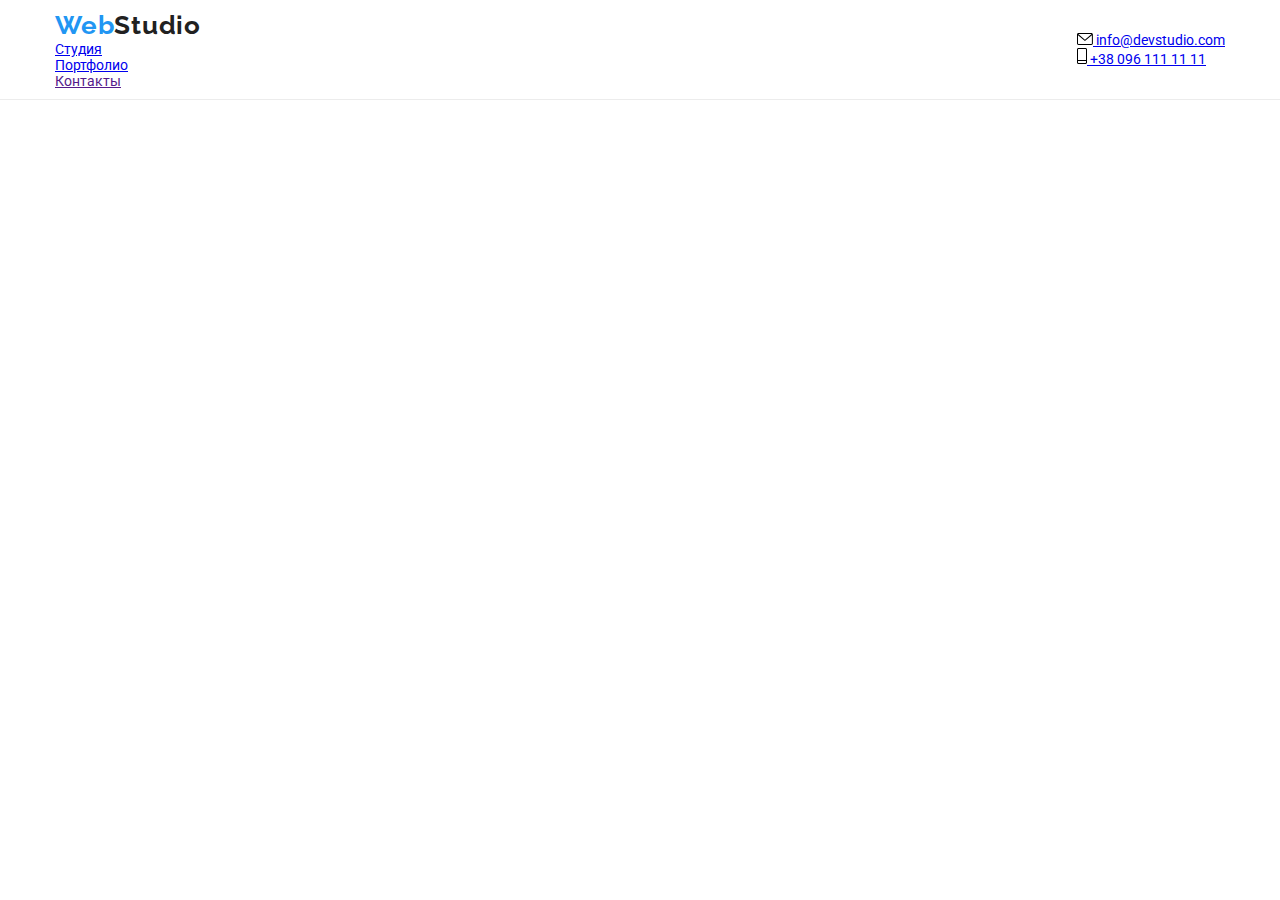
==== index.html @ c00cd126 "homework8" ====
<!DOCTYPE html>
<html lang="ru">
  <head>
    <meta charset="UTF-8" />
    <meta http-equiv="X-UA-Compatible" content="IE=edge" />
    <meta name="viewport" content="width=device-width, initial-scale=1.0" />
    <title>Homework6</title>
    <link rel="preconnect" href="https://fonts.googleapis.com" />
    <link rel="preconnect" href="https://fonts.gstatic.com" crossorigin />
    <link
      href="https://fonts.googleapis.com/css2?family=Raleway:wght@700&family=Roboto:wght@400;500;700;900&display=swap"
      rel="stylesheet"
    />
    <link
      rel="stylesheet"
      href="https://cdn.jsdelivr.net/npm/modern-normalize@1.1.0/modern-normalize.min.css"
    />
    <link href="./css/style.css" rel="stylesheet" type="text/css" />
    <link href="./css/main.css" rel="stylesheet" type="text/css" />
  </head>
  <body>
    <!-- Header -->
    <header class="page-header">
      <div class="container page-header-container">
        <nav class="page-nav">
          <a href="./index.html" lang="en" class="logo page-header__logo">
            Web<span class="studio-black">Studio</span>
          </a>
          <ul class="menu list">
            <li class="menu__item">
              <a href="./index.html" class="menu__link menu__link__current link"> Студия </a>
            </li>
            <li class="menu__item">
              <a href="./portfolio.html" class="menu__link link">Портфолио </a>
            </li>
            <li class="menu__item">
              <a href="" class="menu__link link"> Контакты</a>
            </li>
          </ul>
        </nav>
        <button type="button" class="mobile-menu-open" data-menu-open>
          <svg class="mobile-menu-open__icon" width="40px" height="40px">
            <use href="./images/symbol-defs.svg#burger-icon"></use>
          </svg>
        </button>

        <ul class="contact list">
          <li class="contact__item">
            <a href="mailto:info@devstudio.com" class="contact__link">
              <svg class="contact__icon__mail" width="16" height="12">
                <use href="./images/symbol-defs.svg#icon-mail"></use>
              </svg>
              info@devstudio.com
            </a>
          </li>
          <li class="contact__item">
            <a href="tell:+380961111111" class="contact__link">
              <svg class="contact__icon__phone" width="10" height="16">
                <use href="./images/symbol-defs.svg#icon-smartphone"></use>
              </svg>
              +38 096 111 11 11
            </a>
          </li>
        </ul>
      </div>

      <div class="mobile-menu" data-menu>
        <div class="container mobile-menu__container">
          <button class="mobile-menu__close-btn" data-menu-close>
            <svg class="mobile-menu__close-icon" width="40" height="40">
              <use href="./images/symbol-defs.svg#icon-mobile-menu-close-btn"></use>
            </svg>
          </button>
          <nav class="mobile-menu__nav menu-nav">
            <ul class="mobile-menu__nav-list">
              <li class="mobile-menu__item">
                <a href="" class="mobile-menu__nav__link link">Студия</a>
              </li>
              <li class="mobile-menu__item">
                <a href="" class="mobile-menu__nav__link link">Портфолио</a>
              </li>
              <li class="mobile-menu__item">
                <a href="" class="mobile-menu__nav__link link">Контакты</a>
              </li>
            </ul>
          </nav>

          <ul class="mobile-menu__contact-list">
            <li class="mobile-menu__contact__item">
              <a href="tell:+380961111111" class="mobile-menu__contact__link mobile-menu__tell"
                >+38 096 111 11 11</a
              >
            </li>
            <li class="mobile-menu__contact__item">
              <a
                href="mailto:info@devstudio.com"
                class="mobile-menu__contact__link mobile-menu__email"
                >info@devstudio.com</a
              >
            </li>
          </ul>
          <ul class="mobile-menu__social-list">
            <li class="mobile-menu__social__item">
              <a href="" class="mobile-menu__social__link">Instagram</a>
            </li>
            <li class="mobile-menu__social__item">
              <a href="" class="mobile-menu__social__link">Twitter</a>
            </li>
            <li class="mobile-menu__social__item">
              <a href="" class="mobile-menu__social__link">Facebook</a>
            </li>
            <li class="mobile-menu__social__item">
              <a href="" class="mobile-menu__social__link">Linkedin</a>
            </li>
          </ul>
        </div>
      </div>
    </header>
    <!-- Main -->
    <!-- <main>
      <section class="hero">
        <div class="hero-container container">
          <h1 class="hero-title">Эффективные решения для вашего бизнеса</h1>
          <button type="button" class="btn" data-modal-open>Заказать услугу</button>
        </div>
      </section>
      <section class="section-benefits">
        <div class="container">
          <h2 class="visually-hidden">Преимущества</h2>
          <ul class="benefits-list">
            <li class="benefits-item">
              <div class="box-icon">
                <svg class="icon-antenna" width="70" height="70">
                  <use href="./images/symbol-defs.svg#icon-antenna"></use>
                </svg>
              </div>
              <h3 class="benefits-title">Внимание к деталям</h3>
              <p class="benefits-text">
                Идейные соображения, а также начало повседневной работы по формированию позиции.
              </p>
            </li>
            <li class="benefits-item">
              <div class="box-icon">
                <svg class="icon-clock" width="70" height="70">
                  <use href="./images/symbol-defs.svg#icon-clock"></use>
                </svg>
              </div>
              <h3 class="benefits-title">Пунктуальность</h3>
              <p class="benefits-text">
                Задача организации, в особенности же рамки и место обучения кадров влечет за собой.
              </p>
            </li>
            <li class="benefits-item">
              <div class="box-icon">
                <svg class="icon-diagram" width="70" height="70">
                  <use href="./images/symbol-defs.svg#icon-diagram"></use>
                </svg>
              </div>
              <h3 class="benefits-title">Планирование</h3>
              <p class="benefits-text">
                Равным образом консультация с широким активом в значительной степени обуславливает.
              </p>
            </li>
            <li class="benefits-item">
              <div class="box-icon">
                <svg class="icon-astronaut" width="70" height="70">
                  <use href="./images/symbol-defs.svg#icon-astronaut"></use>
                </svg>
              </div>
              <h3 class="benefits-title">Современные технологии</h3>
              <p class="benefits-text">
                Значимость этих проблем настолько очевидна, что реализация плановых заданий.
              </p>
            </li>
          </ul>
        </div>
      </section>
      <section class="photo-gallery">
        <div class="container">
          <h2 class="subject">Чем мы занимаемся</h2>
          <ul class="photo-list">
            <li class="photo-item">
              <div class="div-gallery-overlay">
                <img src="./images/img.jpg" alt="фото компьютера " width="370" height="294" />
                <p class="gallery-overlay">десктопные приложения</p>
              </div>
            </li>
            <li class="photo-item">
              <div class="div-gallery-overlay">
                <img src="./images/img1.jpg" alt="фото ноутбука" width="370" height="294" />
                <p class="gallery-overlay">мобильные приложения</p>
              </div>
            </li>
            <li class="photo-item">
              <div class="div-gallery-overlay">
                <img src="./images/img2.jpg" alt="фото планшета" width="370" height="294" />
                <p class="gallery-overlay">дизайнерские решения</p>
              </div>
            </li>
          </ul>
        </div>
      </section>
      <section class="command">
        <div class="comand-container container">
          <h2 class="command-title">Наша команда</h2>
          <ul class="command-list">
            <li class="command-item">
              <img src="./images/img-team1.jpg" alt="Игорь Демьяненко" width="270" height="260" />
              <div class="div-command-item">
                <h3 class="specialist">Игорь Демьяненко</h3>
                <p lang="en" class="position">Product Designer</p>
                <ul class="social-list">
                  <li class="social-item">
                    <a href="" class="social-link">
                      <svg class="social-icon" width="20" height="20">
                        <use href="./images/symbol-defs.svg#icon-instagram"></use>
                      </svg>
                    </a>
                  </li>
                  <li class="social-item">
                    <a href="" class="social-link">
                      <svg class="social-icon" width="20" height="20">
                        <use href="./images/symbol-defs.svg#icon-twitter"></use>
                      </svg>
                    </a>
                  </li>
                  <li class="social-item">
                    <a href="" class="social-link">
                      <svg class="social-icon" width="20" height="20">
                        <use href="./images/symbol-defs.svg#icon-facebook"></use>
                      </svg>
                    </a>
                  </li>
                  <li class="social-item">
                    <a href="" class="social-link">
                      <svg class="social-icon" width="20" height="20">
                        <use href="./images/symbol-defs.svg#icon-linkedin"></use>
                      </svg>
                    </a>
                  </li>
                </ul>
              </div>
            </li>
            <li class="command-item">
              <img src="./images/img-team2.jpg" alt="Ольга Репина" width="270" height="260" />
              <div class="div-command-item">
                <h3 class="specialist">Ольга Репина</h3>
                <p lang="en" class="position">Frontend Developer</p>
                <ul class="social-list">
                  <li class="social-item">
                    <a href="" class="social-link">
                      <svg class="social-icon" width="20" height="20">
                        <use href="./images/symbol-defs.svg#icon-instagram"></use>
                      </svg>
                    </a>
                  </li>
                  <li class="social-item">
                    <a href="" class="social-link">
                      <svg class="social-icon" width="20" height="20">
                        <use href="./images/symbol-defs.svg#icon-twitter"></use>
                      </svg>
                    </a>
                  </li>
                  <li class="social-item">
                    <a href="" class="social-link">
                      <svg class="social-icon" width="20" height="20">
                        <use href="./images/symbol-defs.svg#icon-facebook"></use>
                      </svg>
                    </a>
                  </li>
                  <li class="social-item">
                    <a href="" class="social-link">
                      <svg class="social-icon" width="20" height="20">
                        <use href="./images/symbol-defs.svg#icon-linkedin"></use>
                      </svg>
                    </a>
                  </li>
                </ul>
              </div>
            </li>
            <li class="command-item">
              <img src="./images/img-team3.jpg" alt="Николай Тарасов" width="270" height="260" />
              <div class="div-command-item">
                <h3 class="specialist">Николай Тарасов</h3>
                <p lang="en" class="position">Marketing</p>
                <ul class="social-list">
                  <li class="social-item">
                    <a href="" class="social-link">
                      <svg class="social-icon" width="20" height="20">
                        <use href="./images/symbol-defs.svg#icon-instagram"></use>
                      </svg>
                    </a>
                  </li>
                  <li class="social-item">
                    <a href="" class="social-link">
                      <svg class="social-icon" width="20" height="20">
                        <use href="./images/symbol-defs.svg#icon-twitter"></use>
                      </svg>
                    </a>
                  </li>
                  <li class="social-item">
                    <a href="" class="social-link">
                      <svg class="social-icon" width="20" height="20">
                        <use href="./images/symbol-defs.svg#icon-facebook"></use>
                      </svg>
                    </a>
                  </li>
                  <li class="social-item">
                    <a href="" class="social-link">
                      <svg class="social-icon" width="20" height="20">
                        <use href="./images/symbol-defs.svg#icon-linkedin"></use>
                      </svg>
                    </a>
                  </li>
                </ul>
              </div>
            </li>
            <li class="command-item">
              <img src="./images/img-team4.jpg" alt="Михаил Ермаков" width="270" height="260" />
              <div class="div-command-item">
                <h3 class="specialist">Михаил Ермаков</h3>
                <p lang="en" class="position">UI Designer</p>
                <ul class="social-list">
                  <li class="social-item">
                    <a href="" class="social-link">
                      <svg class="social-icon" width="20" height="20">
                        <use href="./images/symbol-defs.svg#icon-instagram"></use>
                      </svg>
                    </a>
                  </li>
                  <li class="social-item">
                    <a href="" class="social-link">
                      <svg class="social-icon" width="20" height="20">
                        <use href="./images/symbol-defs.svg#icon-twitter"></use>
                      </svg>
                    </a>
                  </li>
                  <li class="social-item">
                    <a href="" class="social-link">
                      <svg class="social-icon" width="20" height="20">
                        <use href="./images/symbol-defs.svg#icon-facebook"></use>
                      </svg>
                    </a>
                  </li>
                  <li class="social-item">
                    <a href="" class="social-link">
                      <svg class="social-icon" width="20" height="20">
                        <use href="./images/symbol-defs.svg#icon-linkedin"></use>
                      </svg>
                    </a>
                  </li>
                </ul>
              </div>
            </li>
          </ul>
        </div>
      </section>
      <section class="clients">
        <div class="clients-container container">
          <h2 class="clients-title">Постоянные клиенты</h2>
          <ul class="clients-list">
            <li class="clients-item">
              <a href="" class="clients-link">
                <svg class="icon-clients" width="106" height="60">
                  <use href="./images/symbol-defs.svg#icon-client1"></use>
                </svg>
              </a>
            </li>
            <li class="clients-item">
              <a href="" class="clients-link">
                <svg class="icon-clients" width="106" height="60">
                  <use href="./images/symbol-defs.svg#icon-client2"></use>
                </svg>
              </a>
            </li>
            <li class="clients-item">
              <a href="" class="clients-link">
                <svg class="icon-clients" width="106" height="60">
                  <use href="./images/symbol-defs.svg#icon-client3"></use>
                </svg>
              </a>
            </li>
            <li class="clients-item">
              <a href="" class="clients-link">
                <svg class="icon-clients" width="106" height="60">
                  <use href="./images/symbol-defs.svg#icon-client4"></use>
                </svg>
              </a>
            </li>
            <li class="clients-item">
              <a href="" class="clients-link">
                <svg class="icon-clients" width="106" height="60">
                  <use href="./images/symbol-defs.svg#icon-client5"></use>
                </svg>
              </a>
            </li>
            <li class="clients-item">
              <a href="" class="clients-link">
                <svg class="icon-clients" width="106" height="60">
                  <use href="./images/symbol-defs.svg#icon-client6"></use>
                </svg>
              </a>
            </li>
          </ul>
        </div>
      </section>
    </main> -->
    <!-- Footer -->
    <!-- <footer class="footer">
      <div class="container footer-container">
        <div class="footer-address">
          <a href="./index.html" lang="en" class="logo footer__logo">
            Web<span class="studio-wight">Studio</span>
          </a>
          <address class="footer-address-container">
            <ul class="footer-address-list">
              <li class="footer-address__item">
                <a
                  href="https://goo.gl/maps/L3SfGArejfsZdyfL7"
                  target="_blank"
                  rel="noopener noreferrer"
                  class="footer-address__maps__link link"
                >
                  г. Киев, пр-т Леси Украинки, 26
                </a>
              </li>
              <li class="footer-address__item">
                <a href="mailto:info@example.com" class="footer-address__link link"
                  >info@example.com</a
                >
              </li>
              <li class="footer-address__item">
                <a href="tell:+380991111111" class="footer-address__link link">+38 099 111 11 11</a>
              </li>
            </ul>
          </address>
        </div>
        <div class="footer-social">
          <h3 class="footer-social__title">Присоединяйтесь</h3>
          <ul class="footer-social-list">
            <li class="footer-social__item">
              <a href="" class="footer-social__link link">
                <svg class="footer-social__icon" width="20" height="20">
                  <use href="./images/symbol-defs.svg#icon-instagram"></use>
                </svg>
              </a>
            </li>
            <li class="footer-social__item">
              <a href="" class="footer-social__link link">
                <svg class="footer-social__icon" width="20" height="20">
                  <use href="./images/symbol-defs.svg#icon-twitter"></use>
                </svg>
              </a>
            </li>
            <li class="footer-social__item">
              <a href="" class="footer-social__link link">
                <svg class="footer-social__icon" width="20" height="20">
                  <use href="./images/symbol-defs.svg#icon-facebook"></use>
                </svg>
              </a>
            </li>
            <li class="footer-social__item">
              <a href="" class="footer-social__link link">
                <svg class="footer-social__icon" width="20" height="20">
                  <use href="./images/symbol-defs.svg#icon-linkedin"></use>
                </svg>
              </a>
            </li>
          </ul>
        </div>
        <form class="footer-distribution">
          <div class="footer-distribution-box">
            <label for="email-distribution" class="footer-distribution__label__email"
              >Подпишитесь на рассылку</label
            >
            <input
              id="email-distribution"
              class="footer-distribution__input__email"
              type="email"
              name="email"
              placeholder="E-mail"
              required
            />
          </div>
          <button type="submit" class="footer-distribution__btn">
            Подписаться
            <svg class="footer-distribution__send__icon" width="24" height="24">
              <use href="./images/symbol-defs.svg#icon-icon-send"></use>
            </svg>
          </button>
        </form>
      </div>
    </footer> -->
    <!-- MODAL-WINDOW -->
    <!-- <div class="backdrop is-hidden" data-modal>
      <div class="modal">
        <button class="modal-close-btn" type="button" data-modal-close>
          <svg class="close-black-icon" width="14" height="14">
            <use href="./images/symbol-defs.svg#icon-close-black"></use>
          </svg>
        </button>

        <form class="modal-form">
          <p class="modal-form-title">Оставьте свои данные, мы вам перезвоним</p>
          <label class="modal-form-field">
            <span class="modal-form-label-text"> Имя</span>
            <span class="modal-form-input-wrapper">
              <input
                type="text"
                name="username"
                class="modal-form-input"
                required
                pattern="[а-яА-Яa-zA-Z]+"
                minlength="3"
                autofocus
              />
              <svg class="modal-form-input-svg" width="18" height="18">
                <use href="./images/symbol-defs.svg#icon-person"></use>
              </svg>
            </span>
          </label>

          <label class="modal-form-field">
            <span class="modal-form-label-text">Телефон</span>
            <span class="modal-form-input-wrapper">
              <input
                type="tel"
                name="phone-number"
                class="modal-form-input"
                required
                pattern="[0-9]{3}-[0-9]{3}-[0-9]{2]-[0-9]{2}"
                title="xxx-xxx-xx-xx"
              />
              <svg class="modal-form-input-svg" width="18" height="18">
                <use href="./images/symbol-defs.svg#icon-phone"></use>
              </svg>
            </span>
          </label>

          <label class="modal-form-field">
            <span class="modal-form-label-text">Почта</span>
            <span class="modal-form-input-wrapper">
              <input type="email" name="email" class="modal-form-input" required />

              <svg class="modal-form-input-svg" width="18" height="18">
                <use href="./images/symbol-defs.svg#icon-email"></use>
              </svg>
            </span>
          </label>

          <label class="modal-form-field">
            <span class="modal-form-label-text">Комментарий</span>
            <textarea
              name="comment"
              class="modal-form-textarea"
              placeholder="Комментарий"
            ></textarea>
          </label>

          <input
            id="user-policy"
            name="user-policy"
            type="checkbox"
            class="modal-form-check visually-hidden"
            required
          />
          <label for="user-policy" class="modal-form-check-desc">
            Соглашаюсь с рассылкой и принимаю&nbsp;
            <a href="" class="link-policy"> Условия договора</a>
          </label>

          <button type="submit" class="btn-modal-submit">Отправить</button>
        </form>
      </div>
    </div>-->
    <script src="./js/mobile-menu.js"></script>
    <!-- <script src="./js/modal.js"></script>  -->
  </body>
</html>
---- css/main.css ----
:root {
  --title-text-color: #757575;
  --primary-text-color: #212121;
  --accent-text-color: #ffffff;
  --button-color: #2196f3;
  --transition: 250ms cubic-bezier(0.4, 0, 0.2, 1);
}

*,
*::after,
*::before {
  box-sizing: border-box;
}

img {
  display: block;
}

body {
  font-family: "Roboto", sans-serif;
  font-size: 14px;
  color: var(--primary-text-color);
}

h1,
h2,
h3,
h4,
p {
  margin-top: 0;
  margin-bottom: 0;
}

ul,
ol {
  margin-top: 0;
  margin-bottom: 0;
  padding-left: 0;
  list-style: none;
}

button {
  cursor: pointer;
}

.visually-hidden {
  position: absolute;
  width: 1px;
  height: 1px;
  padding: 0;
  margin: -1px;
  overflow: hidden;
  clip: rect(0, 0, 0, 0);
  white-space: nowrap;
  border: 0;
}

.container {
  padding-left: 15px;
  padding-right: 15px;
}

@media screen and (min-width: 480px) {
  .container {
    width: 480px;
    margin-left: auto;
    margin-right: auto;
  }
}
@media screen and (min-width: 768px) {
  .container {
    width: 768px;
  }
}
@media screen and (min-width: 1200px) {
  .container {
    width: 1200px;
  }
}
@media screen and (min-width: 768px) {
  .mobile-menu-open {
    display: none;
  }
}
@media screen and (max-width: 767px) {
  .menu {
    display: none;
  }
  .contact {
    display: none;
  }
  .mobile-menu-open {
    padding: 0;
    margin: 0;
    border: 0;
  }
}
.page-header {
  padding-top: 10px;
  padding-bottom: 10px;
  border-bottom: 1px solid #ececec;
}

.page-header-container {
  display: flex;
  align-items: center;
  justify-content: space-between;
}

.mobile-menu-open {
  height: 40px;
  padding: 0;
  margin: 0;
  border: 0;
  background-color: #ffffff;
}

.mobile-menu {
  position: fixed;
  width: 100%;
  height: 100%;
  top: 0;
  left: 0;
  background-color: #fff;
  opacity: 0;
  visibility: hidden;
  pointer-events: none;
  transition: opacity var(---transition), visibility var(---transition);
}

.mobile-menu.is-open {
  opacity: 1;
  visibility: visible;
  pointer-events: auto;
}

.mobile-menu__container {
  position: relative;
  padding: 48px 0 48px 40px;
}

.mobile-menu__close-btn {
  position: absolute;
  top: 10px;
  right: 15px;
  padding: 0;
  border: none;
  background-color: transparent;
}

.mobile-menu__close-icon {
  fill: var(--primary-text-color);
  transition: fill var(---transition);
}
.mobile-menu__close-btn:focus .mobile-menu__close-icon, .mobile-menu__close-btn:hover .mobile-menu__close-icon {
  fill: var(--button-color);
}

.mobile-menu__nav {
  margin-bottom: 302px;
}

.mobile-menu__item:not(:last-child) {
  margin-bottom: 32px;
}

.mobile-menu__nav__link {
  font-family: "Roboto", sans-serif;
  font-style: normal;
  font-weight: 500;
  font-size: 40px;
  line-height: 1.2;
  text-decoration: none;
  letter-spacing: 0.02em;
  color: var(--primary-text-color);
  transition: color var(---transition);
}
.mobile-menu__nav__link:hover, .mobile-menu__nav__link:focus {
  color: var(--button-color);
}

.mobile-menu__contact-list {
  margin-bottom: 64px;
}

.mobile-menu__contact__item:not(:last-child) {
  margin-bottom: 32px;
}

.mobile-menu__tell {
  font-family: "Roboto";
  font-style: normal;
  font-weight: 500;
  font-size: 34px;
  line-height: 1.2;
  text-decoration: none;
  letter-spacing: 0.02em;
  color: var(--button-color);
}

.mobile-menu__email {
  font-family: "Roboto";
  font-style: normal;
  font-weight: 500;
  font-size: 24px;
  line-height: 1.2;
  text-decoration: none;
  letter-spacing: 0.02em;
  color: var(--title-text-color);
}

.mobile-menu__social-list {
  display: flex;
}

.mobile-menu__social__item:not(:last-child) {
  margin-right: 20px;
}

.mobile-menu__social__link {
  font-family: "Roboto";
  font-style: normal;
  font-weight: 500;
  font-size: 18px;
  line-height: 1.2;
  text-decoration: none;
  letter-spacing: 0.02em;
  color: var(--button-color);
}

.logo {
  font-family: Raleway, sans-serif;
  font-weight: 700;
  font-size: 26px;
  line-height: 1.2;
  letter-spacing: 0.03em;
  text-decoration: none;
  color: var(--button-color);
  transition: color var(--transition);
}
.logo:hover, .logo:focus {
  color: none;
}

.studio-black {
  color: var(--primary-text-color);
}

.studio-wight {
  color: var(--accent-text-color);
}

.page-header__logo {
  margin-right: 93px;
}

.footer__logo {
  display: block;
  margin-bottom: 20px;
}

.hero {
  padding-top: 200px;
  padding-bottom: 200px;
  background-color: #c4c4c4;
  background-image: linear-gradient(rgba(47, 48, 58, 0.4), rgba(47, 48, 58, 0.4)), url("../images/photo-hw4.jpg");
  background-size: cover;
}

.hero-title {
  font-weight: 900;
  font-size: 44px;
  line-height: 1.4;
  margin: 0 auto 30px;
  max-width: 696px;
  text-align: center;
  text-transform: uppercase;
  color: var(--accent-text-color);
}

.btn {
  font-family: inherit;
  font-weight: 700;
  font-size: 16px;
  line-height: 1.9;
  letter-spacing: 0.06em;
  padding: 10px 32px 10px 32px;
  color: var(--accent-text-color);
  background-color: var(--button-color);
  box-shadow: 0px 4px 4px rgba(0, 0, 0, 0.15);
  border-radius: 4px;
  border-color: var(--button-color);
  margin: 0 auto;
  display: block;
  cursor: pointer;
  transition: background-color var(--transition);
}
.btn:hover, .btn:focus {
  background-color: #188ce8;
}

.section-benefits {
  padding-top: 94px;
}

.benefits-list {
  display: flex;
  flex-wrap: wrap;
}

.benefits-item {
  max-width: 270px;
}
.benefits-item:not(:last-child) {
  margin-right: 30px;
}

.box-icon {
  height: 120px;
  display: flex;
  justify-content: center;
  align-items: center;
  background: #f5f4fa;
  border-radius: 4px;
  margin-top: 0;
  margin-bottom: 30px;
}

.benefits-title {
  font-weight: 700;
  font-size: 14px;
  line-height: 1.2;
  letter-spacing: 0.03em;
  margin-top: 0;
  margin-bottom: 10px;
  text-transform: uppercase;
}

.benefits-text {
  font-weight: 400;
  font-size: 14px;
  line-height: 1.7;
  letter-spacing: 0.03em;
  margin: 0;
  color: var(--title-text-color);
}

.photo-gallery {
  padding: 94px 0;
}

.subject {
  font-weight: 700;
  font-size: 36px;
  line-height: 1.2;
  text-align: center;
  letter-spacing: 0.03em;
  margin: 0px;
  padding-bottom: 50px;
  color: var(--primary-text-color);
}

.photo-list {
  display: flex;
  flex-wrap: wrap;
  gap: 30px;
}

.div-gallery-overlay {
  position: relative;
}

.gallery-overlay {
  position: absolute;
  display: flex;
  justify-content: center;
  align-items: center;
  left: 0;
  bottom: 0;
  width: 100%;
  height: 70px;
  margin: 0;
  font-weight: 700;
  font-size: 14px;
  line-height: 1.14;
  text-align: center;
  letter-spacing: 0.03em;
  text-transform: uppercase;
  color: var(--accent-text-color);
  background-color: rgba(47, 48, 58, 0.8);
}

.command {
  padding: 94px 0;
  background: #f5f4fa;
}

.command-title {
  font-weight: 700;
  font-size: 36px;
  line-height: 1.2;
  text-align: center;
  letter-spacing: 0.03em;
  margin: 0;
  padding-bottom: 50px;
  color: var(--primary-text-color);
}

.command-list {
  display: flex;
  flex-wrap: wrap;
  gap: 30px;
}

.command-item {
  background: #ffffff;
  box-shadow: 0px 1px 3px rgba(0, 0, 0, 0.12), 0px 1px 1px rgba(0, 0, 0, 0.14), 0px 2px 1px rgba(0, 0, 0, 0.2);
  border-radius: 0px 0px 4px 4px;
}

.div-command-item {
  padding: 30px;
}

.specialist {
  font-weight: 500;
  font-size: 16px;
  line-height: 1.2;
  text-align: center;
  letter-spacing: 0.03em;
  margin-top: 0;
  margin-bottom: 10px;
  color: var(--primary-text-color);
}

.position {
  font-weight: 400;
  font-size: 16px;
  line-height: 1.2;
  text-align: center;
  letter-spacing: 0.03em;
  margin-top: 0;
  margin-bottom: 16px;
  color: var(--title-text-color);
}

.social-list {
  display: flex;
  justify-content: center;
  gap: 10px;
}

.social-link {
  display: flex;
  justify-content: center;
  align-items: center;
  width: 44px;
  height: 44px;
  border-radius: 50%;
  transition: background-color var(--transition);
}
.social-link:hover, .social-link:focus {
  background-color: var(--button-color);
}

.social-icon {
  fill: #afb1b8;
  transition: fill var(--transition);
}
.social-link:hover .social-icon, .social-link:focus .social-icon {
  fill: var(--accent-text-color);
}

.clients {
  padding: 94px 0;
}

.clients-title {
  font-weight: 700;
  font-size: 36px;
  line-height: 1.2;
  text-align: center;
  margin: 0;
  padding-bottom: 50px;
  letter-spacing: 0.03em;
}

.clients-list {
  display: flex;
  flex-wrap: wrap;
  gap: 30px;
}

.clients-link {
  display: inline-flex;
  justify-content: center;
  align-items: center;
  width: 170px;
  height: 92px;
  border: 1px solid #afb1b8;
  border-radius: 4px;
  border-color: #afb1b8;
  transition: border-color var(--transition);
}
.clients-link:hover, .clients-link:focus {
  border-color: var(--button-color);
}

.icon-clients {
  fill: #afb1b8;
  transition: fill var(--transition);
}
.clients-link:hover .icon-clients, .clients-link:focus .icon-clients {
  fill: var(--button-color);
}

.footer {
  padding-top: 60px;
  padding-bottom: 60px;
  background: #2f303a;
}

.footer-container {
  display: flex;
  justify-content: space-between;
  align-items: baseline;
}

.footer-address-container {
  font-style: normal;
}

.footer-address__item:not(:last-child) {
  padding-bottom: 9px;
}

.footer-address__maps__link {
  font-weight: 400;
  font-size: 14px;
  line-height: 1.7;
  letter-spacing: 0.03em;
  text-decoration: none;
  color: var(--accent-text-color);
}

.footer-address__link {
  font-weight: 400;
  font-size: 14px;
  line-height: 1.1;
  letter-spacing: 0.03em;
  text-decoration: none;
  color: var(--title-text-color);
}

.footer-social__title {
  display: block;
  font-weight: 700;
  font-size: 14px;
  line-height: 1.2;
  letter-spacing: 0.03em;
  color: var(--accent-text-color);
  margin-top: 0;
  margin-bottom: 20px;
  text-transform: uppercase;
}

.footer-social-list {
  display: flex;
  justify-content: center;
  gap: 10px;
}

.footer-social__link {
  display: flex;
  justify-content: center;
  align-items: center;
  width: 44px;
  height: 44px;
  background-color: rgba(255, 255, 255, 0.1);
  border-radius: 50%;
  transition: background-color var(--transition);
}
.footer-social__link:hover, .footer-social__link:focus {
  background-color: var(--button-color);
}

.footer-social__icon {
  fill: var(--accent-text-color);
}

.footer-distribution {
  display: flex;
  align-items: flex-end;
}

.footer-distribution-box {
  display: flex;
  flex-direction: column;
  margin-right: 12px;
}

.footer-distribution__label__email {
  font-weight: 700;
  font-size: 14px;
  line-height: 1.2;
  letter-spacing: 0.03em;
  margin-bottom: 20px;
  text-transform: uppercase;
  color: var(--accent-text-color);
}

.footer-distribution__input__email {
  width: 358px;
  height: 50px;
  padding: 15px 16px;
  color: var(--accent-text-color);
  font-family: inherit;
  font-weight: 400;
  font-size: 16px;
  line-height: 1.2;
  letter-spacing: 0.03em;
  color: rgba(255, 255, 255, 0.6);
  background-color: #2f303a;
  border: 1px solid rgba(255, 255, 255, 0.3);
  filter: drop-shadow(0px 4px 4px rgba(0, 0, 0, 0.15));
  border-radius: 4px;
}
.footer-distribution__input__email::placeholder {
  font-family: inherit;
  font-weight: 400;
  font-size: 16px;
  line-height: 1.2;
  letter-spacing: 0.03em;
  color: rgba(255, 255, 255, 0.6);
}

.footer-distribution__btn {
  display: flex;
  justify-content: center;
  align-items: center;
  gap: 10px;
  width: 200px;
  height: 50px;
  font-weight: 700;
  font-size: 16px;
  line-height: 1.9;
  color: var(--accent-text-color);
  background-color: #2196f3;
  box-shadow: 0px 4px 4px rgba(0, 0, 0, 0.15);
  border: 0;
  border-radius: 4px;
  transition: background-color var(--transition);
}
.footer-distribution__btn:hover, .footer-distribution__btn:focus {
  background-color: #188ce8;
}

.backdrop {
  position: fixed;
  z-index: 100;
  top: 0;
  left: 0;
  width: 100%;
  height: 100%;
  background-color: rgba(0, 0, 0, 0.2);
  transform: translateY(0);
  transition: transform var(--transition), opacity var(--transition), visibility var(--transition);
}

.backdrop.is-hidden {
  transform: translateY(100%);
  opacity: 0;
  visibility: hidden;
  pointer-events: none;
}

.modal {
  position: absolute;
  top: 50%;
  left: 50%;
  padding: 40px;
  transform: translate(-50%, -50%);
  width: 528px;
  height: 580px;
  background-color: var(--accent-text-color);
  box-shadow: 0px 1px 3px rgba(0, 0, 0, 0.12), 0px 1px 1px rgba(0, 0, 0, 0.14), 0px 2px 1px rgba(0, 0, 0, 0.2);
  border-radius: 4px;
}

.modal-close-btn {
  position: absolute;
  top: 10px;
  right: 10px;
  display: flex;
  justify-content: center;
  align-items: center;
  width: 30px;
  height: 30px;
  padding: 0;
  border-radius: 50px;
  background-color: var(--accent-text-color);
  border: 1px solid rgba(0, 0, 0, 0.1);
}

.close-black-icon {
  fill: var(--primary-text-color);
  transition: fill var(--transition);
}
.modal-close-btn:focus .close-black-icon, .modal-close-btn:hover .close-black-icon {
  fill: var(--button-color);
}

.modal-form {
  display: flex;
  flex-direction: column;
}

.modal-form-title {
  display: block;
  font-weight: 700;
  font-size: 20px;
  line-height: 1.2;
  margin-top: 0;
  margin-bottom: 12px;
  text-align: center;
  letter-spacing: 0.03em;
  color: #212121;
}

.modal-form-field {
  margin-bottom: 10px;
}

.modal-form-label-text {
  display: block;
  margin-bottom: 4px;
  font-weight: 400;
  font-size: 12px;
  line-height: 1.2;
  letter-spacing: 0.01em;
  color: #757575;
}

.modal-form-input-wrapper {
  display: block;
  position: relative;
}

.modal-form-input {
  font-weight: 400;
  font-size: 12px;
  line-height: 1.2;
  letter-spacing: 0.01em;
  width: 100%;
  height: 40px;
  padding-left: 42px;
  border: 1px solid rgba(33, 33, 33, 0.2);
  border-radius: 4px;
  color: var(--primary-text-color);
  transition: border-color var(--transition);
}
.modal-form-input:focus {
  outline: none;
  border-color: var(--button-color);
}

.modal-form-input-svg {
  position: absolute;
  top: 50%;
  left: 12px;
  transform: translateY(-50%);
  transition: fill var(--transition);
}
.modal-form-input:focus + .modal-form-input-svg {
  fill: var(--button-color);
}

.modal-form-textarea {
  font-weight: 400;
  font-size: 12px;
  line-height: 1.2x;
  letter-spacing: 0.01em;
  color: var(--primary-text-color);
  width: 100%;
  height: 120px;
  padding: 12px 16px;
  border: 1px solid rgba(33, 33, 33, 0.2);
  border-radius: 4px;
  resize: none;
  transition: border-color var(--transition);
}
.modal-form-textarea::placeholder {
  font-weight: 400;
  font-size: 12px;
  line-height: 1.2;
  letter-spacing: 0.01em;
  color: rgba(117, 117, 117, 0.5);
}
.modal-form-textarea:focus {
  outline: none;
  border-color: var(--button-color);
}

.modal-form-check-desc {
  display: flex;
  justify-content: center;
  align-items: center;
  font-weight: 400;
  font-size: 14px;
  line-height: 1.7;
  margin-bottom: 30px;
  letter-spacing: 0.03em;
  color: #757575;
}
.modal-form-check-desc::before {
  display: block;
  content: "";
  width: 16px;
  height: 15px;
  margin-right: 7px;
  border: solid 1px var(--primary-text-color);
  cursor: pointer;
  border-color: var(--primary-text-color);
  border-radius: 2px;
}

.modal-form-check:checked + .modal-form-check-desc::before {
  border: var(--button-color);
  background-image: url(../images/icon\ check.svg);
  background-size: contain;
}

.modal-form-check:focus + .modal-form-check-desc::before {
  border: var(--button-color);
  background-image: url(../images/icon\ check.svg);
  background-size: contain;
}

.link-policy {
  display: inline-block;
  font-family: "Roboto";
  font-style: normal;
  font-weight: 400;
  font-size: 14px;
  line-height: 1.7;
  letter-spacing: 0.03em;
  color: var(--button-color);
}

.btn-modal-submit {
  font-family: inherit;
  font-weight: 700;
  font-size: 16px;
  line-height: 1.9;
  letter-spacing: 0.06em;
  color: var(--accent-text-color);
  padding: 10px 52px 10px 52px;
  background: var(--button-color);
  box-shadow: 0px 4px 4px rgba(0, 0, 0, 0.15);
  border-radius: 4px;
  border-color: var(--button-color);
  margin: 0 auto;
  display: block;
  cursor: pointer;
  transition: background-color var(--transition);
}
.btn-modal-submit:focus, .btn-modal-submit:hover {
  background-color: #188ce8;
}

.product-section {
  padding: 94px 0;
}

.btn-list {
  display: flex;
  justify-content: center;
  margin-bottom: 50px;
}

.btn-item:not(:last-child) {
  margin-right: 8px;
}

.btn-product-description {
  font-family: inherit;
  font-weight: 500;
  font-size: 16px;
  line-height: 1.6;
  text-align: center;
  letter-spacing: 0.03em;
  padding: 6px 22px 6px 22px;
  background-color: #f5f4fa;
  border: 0;
  border-radius: 4px;
  cursor: pointer;
  transition: color var(--transition), background-color var(--transition), box-shadow var(--transition);
}
.btn-product-description:focus, .btn-product-description:hover {
  color: var(--accent-text-color);
  background-color: var(--button-color);
  box-shadow: 0px 3px 1px rgba(0, 0, 0, 0.1), 0px 1px 2px rgba(0, 0, 0, 0.08), 0px 2px 2px rgba(0, 0, 0, 0.12);
}

.product-list {
  display: flex;
  flex-wrap: wrap;
  gap: 30px;
}

.product-link {
  display: block;
  background: #ffffff;
  border: 1px solid #eeeeee;
  max-width: 370px;
  text-decoration: none;
  transition: box-shadow var(--transition);
}
.product-link:hover, .product-link:focus {
  box-shadow: 0px 1px 1px rgba(0, 0, 0, 0.12), 0px 4px 4px rgba(0, 0, 0, 0.06), 1px 4px 6px rgba(0, 0, 0, 0.16);
}

.div-img-product {
  position: relative;
  overflow: hidden;
}

.overlay {
  position: absolute;
  left: 0;
  top: 0;
  width: 100%;
  height: 100%;
  font-weight: 400;
  font-size: 18px;
  line-height: 1.2;
  letter-spacing: 0.03em;
  color: var(--accent-text-color);
  padding: 63px 24px;
  margin: 0;
  background-color: rgba(33, 150, 243, 0.9);
  transform: translateY(100%);
  transition: transform var(--transition);
}
.product-item:hover .overlay, .product-item:focus .overlay {
  transform: translateY(0);
}

.div-product {
  padding: 20px 24px 20px 24px;
}

.product {
  font-weight: 700;
  font-size: 18px;
  line-height: 2;
  letter-spacing: 0.06em;
  margin: 0;
  color: var(--primary-text-color);
}

.product-description {
  font-weight: 400;
  font-size: 16px;
  line-height: 1.9;
  letter-spacing: 0.03em;
  margin: 0;
  margin-top: 4px;
  color: var(--title-text-color);
}/*# sourceMappingURL=main.css.map */
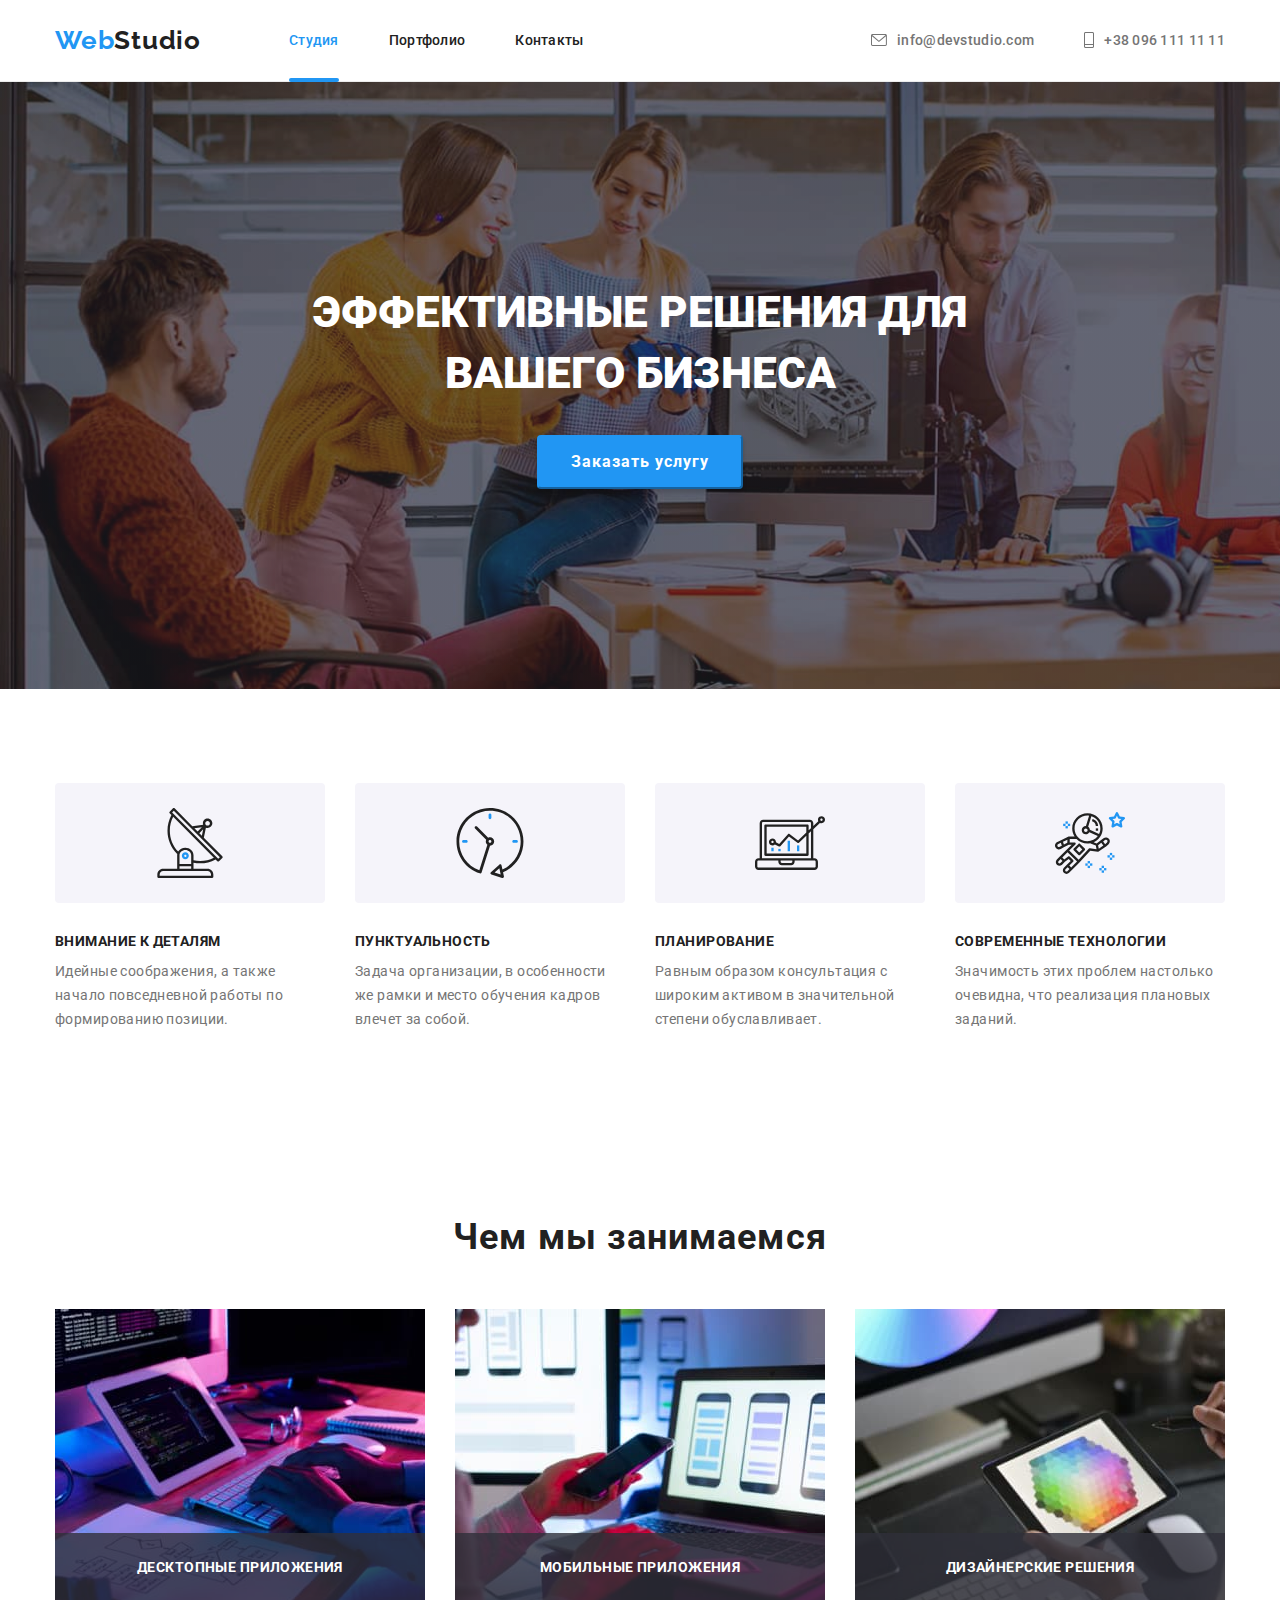
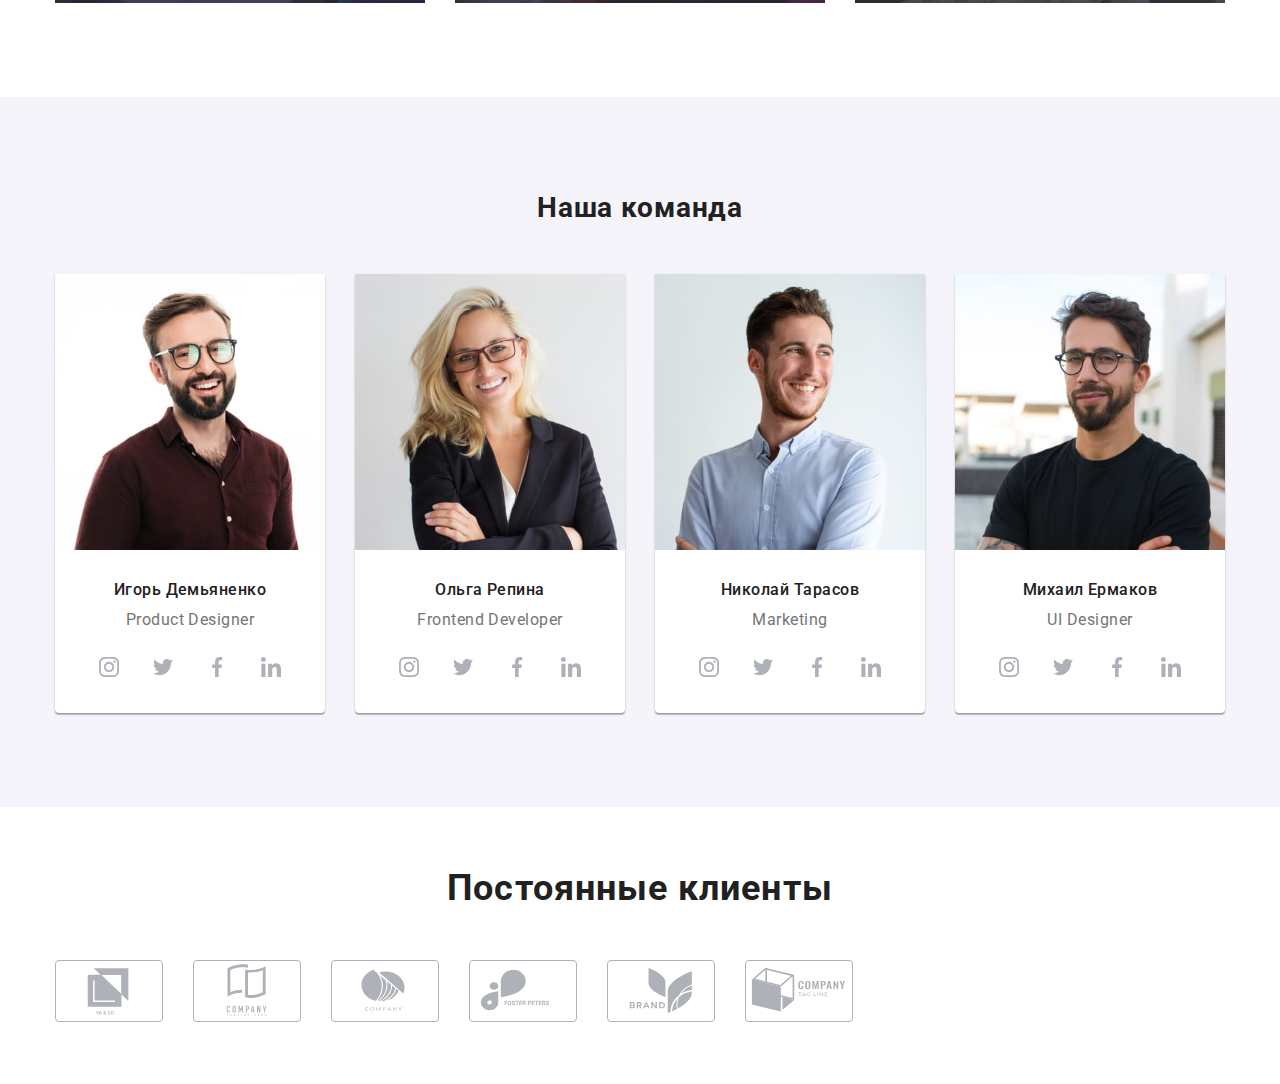
==== commit 54bba429: "homework8" ====
--- a/index.html
+++ b/index.html
@@ -26,7 +26,7 @@
           <a href="./index.html" lang="en" class="logo page-header__logo">
             Web<span class="studio-black">Studio</span>
           </a>
-          <ul class="menu list">
+          <ul class="menu menu-list">
             <li class="menu__item">
               <a href="./index.html" class="menu__link menu__link__current link"> Студия </a>
             </li>
@@ -44,7 +44,7 @@
           </svg>
         </button>
 
-        <ul class="contact list">
+        <ul class="contact contact-list">
           <li class="contact__item">
             <a href="mailto:info@devstudio.com" class="contact__link">
               <svg class="contact__icon__mail" width="16" height="12">
@@ -117,7 +117,7 @@
       </div>
     </header>
     <!-- Main -->
-    <!-- <main>
+    <main>
       <section class="hero">
         <div class="hero-container container">
           <h1 class="hero-title">Эффективные решения для вашего бизнеса</h1>
@@ -181,19 +181,49 @@
           <ul class="photo-list">
             <li class="photo-item">
               <div class="div-gallery-overlay">
-                <img src="./images/img.jpg" alt="фото компьютера " width="370" height="294" />
+                <img
+                  srcset="
+                    ./images/gallery-desktop-1.img.jpg    1x,
+                    ./images/gallery-desktop-1.img@2x.jpg 2x
+                  "
+                  src="./images/gallery-desktop-1.img.jpg"
+                  alt="фото компьютера "
+                  width="370"
+                  height="294"
+                />
+
                 <p class="gallery-overlay">десктопные приложения</p>
               </div>
             </li>
             <li class="photo-item">
               <div class="div-gallery-overlay">
-                <img src="./images/img1.jpg" alt="фото ноутбука" width="370" height="294" />
+                <img
+                  srcset="
+                    ./images/gallery-desktop-2.img.jpg    1x,
+                    ./images/gallery-desktop-2.img@2x.jpg 2x
+                  "
+                  src="./images/gallery-desktop-2.img.jpg"
+                  alt="фото ноутбука"
+                  width="370"
+                  height="294"
+                />
+
                 <p class="gallery-overlay">мобильные приложения</p>
               </div>
             </li>
             <li class="photo-item">
               <div class="div-gallery-overlay">
-                <img src="./images/img2.jpg" alt="фото планшета" width="370" height="294" />
+                <img
+                  srcset="
+                    ./images/gallery-desktop-3.img.jpg    1x,
+                    ./images/gallery-desktop-3.img@2x.jpg 2x
+                  "
+                  src="./images/gallery-desktop-3.img.jpg"
+                  alt="фото планшета"
+                  width="370"
+                  height="294"
+                />
+
                 <p class="gallery-overlay">дизайнерские решения</p>
               </div>
             </li>
@@ -205,7 +235,22 @@
           <h2 class="command-title">Наша команда</h2>
           <ul class="command-list">
             <li class="command-item">
-              <img src="./images/img-team1.jpg" alt="Игорь Демьяненко" width="270" height="260" />
+              <picture>
+                <source
+                  media="(min-width: 320px)"
+                  srcset="./images/team-1.img.jpg 1x, ./images/team-1.img@2x.jpg 2x"
+                />
+                <source
+                  media="(min-width: 768px)"
+                  srcset="./images/team-1-tablet.img.jpg 1x, ./images/team-1-tablet.img@2x.jpg 2x"
+                />
+                <source
+                  media="(min-width: 1200px)"
+                  srcset="./images/team-1-desktop.img.jpg 1x, ./images/team-1-desktop.img@2x.jpg 2x"
+                />
+                <img src="./images/team-1-desktop.img.jpg" alt="Игорь Демьяненко" />
+              </picture>
+
               <div class="div-command-item">
                 <h3 class="specialist">Игорь Демьяненко</h3>
                 <p lang="en" class="position">Product Designer</p>
@@ -242,7 +287,22 @@
               </div>
             </li>
             <li class="command-item">
-              <img src="./images/img-team2.jpg" alt="Ольга Репина" width="270" height="260" />
+              <picture>
+                <source
+                  media="(min-width: 320px)"
+                  srcset="./images/team-2.img.jpg 1x, ./images/team-2.img@2x.jpg 2x"
+                />
+                <source
+                  media="(min-width: 768px)"
+                  srcset="./images/team-2-tablet.img.jpg 1x, ./images/team-2-tablet.img@2x.jpg 2x"
+                />
+                <source
+                  media="(min-width: 1200px)"
+                  srcset="./images/team-2-desktop.img.jpg 1x, ./images/team-2-desktop.img@2x.jpg 2x"
+                />
+                <img src="./images/team-2-desktop.img.jpg" alt="Ольга Репина" />
+              </picture>
+
               <div class="div-command-item">
                 <h3 class="specialist">Ольга Репина</h3>
                 <p lang="en" class="position">Frontend Developer</p>
@@ -279,7 +339,22 @@
               </div>
             </li>
             <li class="command-item">
-              <img src="./images/img-team3.jpg" alt="Николай Тарасов" width="270" height="260" />
+              <picture>
+                <source
+                  media="(min-width: 320px)"
+                  srcset="./images/team-3.img.jpg 1x, ./images/team-3.img@2x.jpg 2x"
+                />
+                <source
+                  media="(min-width: 768px)"
+                  srcset="./images/team-3-tablet.img.jpg 1x, ./images/team-3-tablet.img@2x.jpg 2x"
+                />
+                <source
+                  media="(min-width: 1200px)"
+                  srcset="./images/team-3-desktop.img.jpg 1x, ./images/team-3-desktop.img@2x.jpg 2x"
+                />
+                <img src="./images/team-3-desktop.img.jpg" alt="Николай Тарасов" />
+              </picture>
+
               <div class="div-command-item">
                 <h3 class="specialist">Николай Тарасов</h3>
                 <p lang="en" class="position">Marketing</p>
@@ -316,7 +391,22 @@
               </div>
             </li>
             <li class="command-item">
-              <img src="./images/img-team4.jpg" alt="Михаил Ермаков" width="270" height="260" />
+              <picture>
+                <source
+                  media="(min-width: 320px)"
+                  srcset="./images/team-4.img.jpg 1x, ./images/team-4.img@2x.jpg 2x"
+                />
+                <source
+                  media="(min-width: 768px)"
+                  srcset="./images/team-4-tablet.img.jpg 1x, ./images/team-4-tablet.img@2x.jpg 2x"
+                />
+                <source
+                  media="(min-width: 1200px)"
+                  srcset="./images/team-4-desktop.img.jpg 1x, ./images/team-4-desktop.img@2x.jpg 2x"
+                />
+                <img src="./images/team-4-desktop.img.jpg" alt="Михаил Ермаков" />
+              </picture>
+
               <div class="div-command-item">
                 <h3 class="specialist">Михаил Ермаков</h3>
                 <p lang="en" class="position">UI Designer</p>
@@ -404,7 +494,7 @@
           </ul>
         </div>
       </section>
-    </main> -->
+    </main>
     <!-- Footer -->
     <!-- <footer class="footer">
       <div class="container footer-container">
--- a/css/main.css
+++ b/css/main.css
@@ -14,10 +14,12 @@
 
 img {
   display: block;
+  width: 100%;
+  height: auto;
 }
 
 body {
-  font-family: "Roboto", sans-serif;
+  font-family: 'Roboto', sans-serif;
   font-size: 14px;
   color: var(--primary-text-color);
 }
@@ -77,22 +79,12 @@
     width: 1200px;
   }
 }
-@media screen and (min-width: 768px) {
-  .mobile-menu-open {
-    display: none;
-  }
-}
 @media screen and (max-width: 767px) {
   .menu {
     display: none;
   }
   .contact {
     display: none;
-  }
-  .mobile-menu-open {
-    padding: 0;
-    margin: 0;
-    border: 0;
   }
 }
 .page-header {
@@ -115,119 +107,208 @@
   background-color: #ffffff;
 }
 
-.mobile-menu {
-  position: fixed;
-  width: 100%;
-  height: 100%;
-  top: 0;
-  left: 0;
-  background-color: #fff;
-  opacity: 0;
-  visibility: hidden;
-  pointer-events: none;
-  transition: opacity var(---transition), visibility var(---transition);
-}
-
-.mobile-menu.is-open {
-  opacity: 1;
-  visibility: visible;
-  pointer-events: auto;
-}
-
-.mobile-menu__container {
-  position: relative;
-  padding: 48px 0 48px 40px;
-}
-
-.mobile-menu__close-btn {
-  position: absolute;
-  top: 10px;
-  right: 15px;
-  padding: 0;
-  border: none;
-  background-color: transparent;
-}
-
-.mobile-menu__close-icon {
-  fill: var(--primary-text-color);
-  transition: fill var(---transition);
-}
-.mobile-menu__close-btn:focus .mobile-menu__close-icon, .mobile-menu__close-btn:hover .mobile-menu__close-icon {
-  fill: var(--button-color);
-}
-
-.mobile-menu__nav {
-  margin-bottom: 302px;
-}
-
-.mobile-menu__item:not(:last-child) {
-  margin-bottom: 32px;
-}
-
-.mobile-menu__nav__link {
-  font-family: "Roboto", sans-serif;
-  font-style: normal;
-  font-weight: 500;
-  font-size: 40px;
-  line-height: 1.2;
-  text-decoration: none;
-  letter-spacing: 0.02em;
-  color: var(--primary-text-color);
-  transition: color var(---transition);
-}
-.mobile-menu__nav__link:hover, .mobile-menu__nav__link:focus {
-  color: var(--button-color);
-}
-
-.mobile-menu__contact-list {
-  margin-bottom: 64px;
-}
-
-.mobile-menu__contact__item:not(:last-child) {
-  margin-bottom: 32px;
-}
-
-.mobile-menu__tell {
-  font-family: "Roboto";
-  font-style: normal;
-  font-weight: 500;
-  font-size: 34px;
-  line-height: 1.2;
-  text-decoration: none;
-  letter-spacing: 0.02em;
-  color: var(--button-color);
-}
-
-.mobile-menu__email {
-  font-family: "Roboto";
-  font-style: normal;
-  font-weight: 500;
-  font-size: 24px;
-  line-height: 1.2;
-  text-decoration: none;
-  letter-spacing: 0.02em;
-  color: var(--title-text-color);
-}
-
-.mobile-menu__social-list {
-  display: flex;
-}
-
-.mobile-menu__social__item:not(:last-child) {
-  margin-right: 20px;
-}
-
-.mobile-menu__social__link {
-  font-family: "Roboto";
-  font-style: normal;
-  font-weight: 500;
-  font-size: 18px;
-  line-height: 1.2;
-  text-decoration: none;
-  letter-spacing: 0.02em;
-  color: var(--button-color);
-}
-
+@media screen and (min-width: 768px) {
+  .mobile-menu-open {
+    display: none;
+  }
+  .page-header {
+    padding: 0;
+  }
+  .page-nav {
+    display: flex;
+    align-items: center;
+  }
+  .page-header__logo {
+    margin-right: 88px;
+  }
+  .menu-list {
+    display: flex;
+    align-items: center;
+  }
+  .menu__item:not(:last-child) {
+    margin-right: 50px;
+  }
+  .menu__link {
+    position: relative;
+    display: block;
+    font-weight: 500;
+    font-size: 14px;
+    line-height: 1.2;
+    letter-spacing: 0.02em;
+    text-decoration: none;
+    padding-top: 32px;
+    padding-bottom: 32px;
+    color: var(--primary-text-color);
+    transition: color var(--transition);
+  }
+  .menu__link:hover,
+  .menu__link:focus {
+    color: var(--button-color);
+  }
+  .menu__link__current {
+    color: var(--button-color);
+  }
+  .menu__link__current::after {
+    position: absolute;
+    content: '';
+    left: 0;
+    bottom: 0;
+    border-radius: 2px;
+    margin-bottom: -1px;
+    width: 100%;
+    height: 4px;
+    background-color: var(--button-color);
+  }
+  .contact__item:not(:last-child) {
+    margin-bottom: 10px;
+  }
+  .contact-list {
+    display: flex;
+    flex-direction: column;
+    align-items: flex-start;
+  }
+  .contact__link {
+    display: flex;
+    justify-content: center;
+    align-items: center;
+    font-weight: 500;
+    font-size: 14px;
+    line-height: 1.2;
+    letter-spacing: 0.02em;
+    text-decoration: none;
+    color: var(--title-text-color);
+    transition: color var(--transition);
+  }
+  .contact__link:hover,
+  .contact__link:focus {
+    color: var(--button-color);
+  }
+  .contact__icon__mail {
+    fill: currentColor;
+    margin-right: 10px;
+  }
+  .contact__icon__phone {
+    fill: currentColor;
+    margin-right: 10px;
+  }
+}
+@media screen and (min-width: 1200px) {
+  .contact-list {
+    flex-direction: row;
+    justify-content: center;
+  }
+  .contact__item:not(:last-child) {
+    margin-right: 50px;
+    margin-bottom: 0;
+  }
+}
+@media screen and (max-width: 767px) {
+  .mobile-menu {
+    position: fixed;
+    width: 100%;
+    height: 100%;
+    top: 0;
+    left: 0;
+    background-color: #fff;
+    opacity: 0;
+    visibility: hidden;
+    pointer-events: none;
+    transition: opacity var(---transition), visibility var(---transition);
+  }
+  .mobile-menu.is-open {
+    opacity: 1;
+    visibility: visible;
+    pointer-events: auto;
+  }
+  .mobile-menu__container {
+    position: relative;
+    padding: 48px 0 48px 40px;
+  }
+  .mobile-menu__close-btn {
+    position: absolute;
+    top: 10px;
+    right: 15px;
+    padding: 0;
+    border: none;
+    background-color: transparent;
+  }
+  .mobile-menu__close-icon {
+    fill: var(--primary-text-color);
+    transition: fill var(---transition);
+  }
+  .mobile-menu__close-btn:focus .mobile-menu__close-icon,
+  .mobile-menu__close-btn:hover .mobile-menu__close-icon {
+    fill: var(--button-color);
+  }
+  .mobile-menu__nav {
+    margin-bottom: 302px;
+  }
+  .mobile-menu__item:not(:last-child) {
+    margin-bottom: 32px;
+  }
+  .mobile-menu__nav__link {
+    font-family: 'Roboto', sans-serif;
+    font-style: normal;
+    font-weight: 500;
+    font-size: 40px;
+    line-height: 1.2;
+    text-decoration: none;
+    letter-spacing: 0.02em;
+    color: var(--primary-text-color);
+    transition: color var(---transition);
+  }
+  .mobile-menu__nav__link:hover,
+  .mobile-menu__nav__link:focus {
+    color: var(--button-color);
+  }
+  .mobile-menu__contact-list {
+    margin-bottom: 64px;
+  }
+  .mobile-menu__contact__item:not(:last-child) {
+    margin-bottom: 32px;
+  }
+  .mobile-menu__tell {
+    font-family: 'Roboto';
+    font-style: normal;
+    font-weight: 500;
+    font-size: 34px;
+    line-height: 1.2;
+    text-decoration: none;
+    letter-spacing: 0.02em;
+    color: var(--button-color);
+  }
+  .mobile-menu__email {
+    font-family: 'Roboto';
+    font-style: normal;
+    font-weight: 500;
+    font-size: 24px;
+    line-height: 1.2;
+    text-decoration: none;
+    letter-spacing: 0.02em;
+    color: var(--title-text-color);
+  }
+  .mobile-menu__social-list {
+    display: flex;
+  }
+  .mobile-menu__social__item:not(:last-child) {
+    margin-right: 20px;
+  }
+  .mobile-menu__social__link {
+    font-family: 'Roboto';
+    font-style: normal;
+    font-weight: 500;
+    font-size: 18px;
+    line-height: 1.2;
+    text-decoration: none;
+    letter-spacing: 0.02em;
+    color: var(--button-color);
+  }
+}
+@media screen and (min-width: 768px) {
+  .mobile-menu {
+    display: none;
+  }
+}
 .logo {
   font-family: Raleway, sans-serif;
   font-weight: 700;
@@ -238,7 +319,8 @@
   color: var(--button-color);
   transition: color var(--transition);
 }
-.logo:hover, .logo:focus {
+.logo:hover,
+.logo:focus {
   color: none;
 }
 
@@ -248,10 +330,6 @@
 
 .studio-wight {
   color: var(--accent-text-color);
-}
-
-.page-header__logo {
-  margin-right: 93px;
 }
 
 .footer__logo {
@@ -260,19 +338,28 @@
 }
 
 .hero {
-  padding-top: 200px;
-  padding-bottom: 200px;
+  padding-top: 118px;
+  padding-bottom: 118px;
   background-color: #c4c4c4;
-  background-image: linear-gradient(rgba(47, 48, 58, 0.4), rgba(47, 48, 58, 0.4)), url("../images/photo-hw4.jpg");
+  background-image: linear-gradient(rgba(47, 48, 58, 0.4), rgba(47, 48, 58, 0.4)),
+    url('../images/header-for-phone.img.jpg');
   background-size: cover;
 }
 
+@media screen and (min-device-pixel-ratio: 2) and (max-width: 767px),
+  screen and (min-resolution: 192dpi) and (max-width: 767px),
+  screen and (min-resolution: 2dppx) and (max-width: 767px) {
+  .hero {
+    background-image: linear-gradient(rgba(47, 48, 58, 0.4), rgba(47, 48, 58, 0.4)),
+      url('../images/header-for-phone.img@2x.jpg');
+  }
+}
 .hero-title {
   font-weight: 900;
-  font-size: 44px;
-  line-height: 1.4;
-  margin: 0 auto 30px;
-  max-width: 696px;
+  font-size: 26px;
+  line-height: 1.6;
+  margin: 0 auto 30px auto;
+  max-width: 360px;
   text-align: center;
   text-transform: uppercase;
   color: var(--accent-text-color);
@@ -284,7 +371,7 @@
   font-size: 16px;
   line-height: 1.9;
   letter-spacing: 0.06em;
-  padding: 10px 32px 10px 32px;
+  padding: 10px 24px 10px 24px;
   color: var(--accent-text-color);
   background-color: var(--button-color);
   box-shadow: 0px 4px 4px rgba(0, 0, 0, 0.15);
@@ -295,24 +382,60 @@
   cursor: pointer;
   transition: background-color var(--transition);
 }
-.btn:hover, .btn:focus {
+.btn:hover,
+.btn:focus {
   background-color: #188ce8;
 }
 
+@media screen and (min-width: 768px) {
+  .hero {
+    background-image: linear-gradient(rgba(47, 48, 58, 0.4), rgba(47, 48, 58, 0.4)),
+      url('../images/header-tablet.img.jpg');
+  }
+}
+@media screen and (min-device-pixel-ratio: 2) and (min-width: 768px),
+  screen and (min-resolution: 192dpi) and (min-width: 768px),
+  screen and (min-resolution: 2dppx) and (min-width: 768px) {
+  .hero {
+    background-image: linear-gradient(rgba(47, 48, 58, 0.4), rgba(47, 48, 58, 0.4)),
+      url('../images/header-tablet.img@2x.jpg');
+  }
+}
+@media screen and (min-width: 1200px) {
+  .hero {
+    padding-top: 200px;
+    padding-bottom: 200px;
+    background-image: linear-gradient(rgba(47, 48, 58, 0.4), rgba(47, 48, 58, 0.4)),
+      url('../images/header-desktop.img.jpg');
+  }
+  .hero-title {
+    font-weight: 900;
+    font-size: 44px;
+    line-height: 1.4;
+    max-width: 696px;
+  }
+  .btn {
+    padding: 10px 32px 10px 32px;
+  }
+}
+@media screen and (min-device-pixel-ratio: 2) and (min-width: 1200px),
+  screen and (min-resolution: 192dpi) and (min-width: 1200px),
+  screen and (min-resolution: 2dppx) and (min-width: 1200px) {
+  .hero {
+    background-image: linear-gradient(rgba(47, 48, 58, 0.4), rgba(47, 48, 58, 0.4)),
+      url('../images/header-desktop.img@2x.jpg');
+  }
+}
 .section-benefits {
-  padding-top: 94px;
-}
-
-.benefits-list {
-  display: flex;
-  flex-wrap: wrap;
+  padding-top: 60px;
+  padding-bottom: 60px;
 }
 
 .benefits-item {
-  max-width: 270px;
+  max-width: 450px;
 }
 .benefits-item:not(:last-child) {
-  margin-right: 30px;
+  margin-bottom: 30px;
 }
 
 .box-icon {
@@ -330,6 +453,7 @@
   font-weight: 700;
   font-size: 14px;
   line-height: 1.2;
+  text-align: center;
   letter-spacing: 0.03em;
   margin-top: 0;
   margin-bottom: 10px;
@@ -345,6 +469,38 @@
   color: var(--title-text-color);
 }
 
+@media screen and (min-width: 768px) {
+  .benefits-list {
+    display: flex;
+    flex-wrap: wrap;
+    gap: 30px;
+  }
+  .benefits-item {
+    max-width: 354px;
+  }
+}
+@media screen and (min-width: 1200px) {
+  .section-benefits {
+    padding-top: 94px;
+  }
+  .benefits-list {
+    gap: 0;
+  }
+  .benefits-item {
+    max-width: 270px;
+  }
+  .benefits-item:not(:last-child) {
+    margin-right: 30px;
+  }
+  .benefits-title {
+    text-align: left;
+  }
+}
+@media screen and (max-width: 1199px) {
+  .photo-gallery {
+    display: none;
+  }
+}
 .photo-gallery {
   padding: 94px 0;
 }
@@ -391,13 +547,13 @@
 }
 
 .command {
-  padding: 94px 0;
+  padding: 60px 0;
   background: #f5f4fa;
 }
 
 .command-title {
   font-weight: 700;
-  font-size: 36px;
+  font-size: 28px;
   line-height: 1.2;
   text-align: center;
   letter-spacing: 0.03em;
@@ -406,20 +562,21 @@
   color: var(--primary-text-color);
 }
 
-.command-list {
-  display: flex;
-  flex-wrap: wrap;
-  gap: 30px;
+.command-item:not(:last-child) {
+  margin-bottom: 30px;
 }
 
 .command-item {
+  max-width: 450px;
   background: #ffffff;
-  box-shadow: 0px 1px 3px rgba(0, 0, 0, 0.12), 0px 1px 1px rgba(0, 0, 0, 0.14), 0px 2px 1px rgba(0, 0, 0, 0.2);
+  box-shadow: 0px 1px 3px rgba(0, 0, 0, 0.12), 0px 1px 1px rgba(0, 0, 0, 0.14),
+    0px 2px 1px rgba(0, 0, 0, 0.2);
   border-radius: 0px 0px 4px 4px;
 }
 
 .div-command-item {
-  padding: 30px;
+  padding-top: 30px;
+  padding-bottom: 24px;
 }
 
 .specialist {
@@ -459,7 +616,8 @@
   border-radius: 50%;
   transition: background-color var(--transition);
 }
-.social-link:hover, .social-link:focus {
+.social-link:hover,
+.social-link:focus {
   background-color: var(--button-color);
 }
 
@@ -467,12 +625,39 @@
   fill: #afb1b8;
   transition: fill var(--transition);
 }
-.social-link:hover .social-icon, .social-link:focus .social-icon {
+.social-link:hover .social-icon,
+.social-link:focus .social-icon {
   fill: var(--accent-text-color);
 }
 
+@media screen and (min-width: 768px) {
+  .command-list {
+    display: flex;
+    flex-wrap: wrap;
+    gap: 30px;
+  }
+  .command-item:not(:last-child) {
+    margin-bottom: 0;
+  }
+  .command-item {
+    max-width: 354px;
+  }
+}
+@media screen and (min-width: 1200px) {
+  .command {
+    padding: 94px 0;
+  }
+  .command-list {
+    display: flex;
+    flex-wrap: wrap;
+    gap: 30px;
+  }
+  .command-item {
+    max-width: 270px;
+  }
+}
 .clients {
-  padding: 94px 0;
+  padding: 60px 0;
 }
 
 .clients-title {
@@ -495,14 +680,13 @@
   display: inline-flex;
   justify-content: center;
   align-items: center;
-  width: 170px;
-  height: 92px;
   border: 1px solid #afb1b8;
   border-radius: 4px;
   border-color: #afb1b8;
   transition: border-color var(--transition);
 }
-.clients-link:hover, .clients-link:focus {
+.clients-link:hover,
+.clients-link:focus {
   border-color: var(--button-color);
 }
 
@@ -510,7 +694,8 @@
   fill: #afb1b8;
   transition: fill var(--transition);
 }
-.clients-link:hover .icon-clients, .clients-link:focus .icon-clients {
+.clients-link:hover .icon-clients,
+.clients-link:focus .icon-clients {
   fill: var(--button-color);
 }
 
@@ -580,7 +765,8 @@
   border-radius: 50%;
   transition: background-color var(--transition);
 }
-.footer-social__link:hover, .footer-social__link:focus {
+.footer-social__link:hover,
+.footer-social__link:focus {
   background-color: var(--button-color);
 }
 
@@ -651,7 +837,8 @@
   border-radius: 4px;
   transition: background-color var(--transition);
 }
-.footer-distribution__btn:hover, .footer-distribution__btn:focus {
+.footer-distribution__btn:hover,
+.footer-distribution__btn:focus {
   background-color: #188ce8;
 }
 
@@ -683,7 +870,8 @@
   width: 528px;
   height: 580px;
   background-color: var(--accent-text-color);
-  box-shadow: 0px 1px 3px rgba(0, 0, 0, 0.12), 0px 1px 1px rgba(0, 0, 0, 0.14), 0px 2px 1px rgba(0, 0, 0, 0.2);
+  box-shadow: 0px 1px 3px rgba(0, 0, 0, 0.12), 0px 1px 1px rgba(0, 0, 0, 0.14),
+    0px 2px 1px rgba(0, 0, 0, 0.2);
   border-radius: 4px;
 }
 
@@ -706,7 +894,8 @@
   fill: var(--primary-text-color);
   transition: fill var(--transition);
 }
-.modal-close-btn:focus .close-black-icon, .modal-close-btn:hover .close-black-icon {
+.modal-close-btn:focus .close-black-icon,
+.modal-close-btn:hover .close-black-icon {
   fill: var(--button-color);
 }
 
@@ -814,7 +1003,7 @@
 }
 .modal-form-check-desc::before {
   display: block;
-  content: "";
+  content: '';
   width: 16px;
   height: 15px;
   margin-right: 7px;
@@ -838,7 +1027,7 @@
 
 .link-policy {
   display: inline-block;
-  font-family: "Roboto";
+  font-family: 'Roboto';
   font-style: normal;
   font-weight: 400;
   font-size: 14px;
@@ -864,7 +1053,8 @@
   cursor: pointer;
   transition: background-color var(--transition);
 }
-.btn-modal-submit:focus, .btn-modal-submit:hover {
+.btn-modal-submit:focus,
+.btn-modal-submit:hover {
   background-color: #188ce8;
 }
 
@@ -894,12 +1084,15 @@
   border: 0;
   border-radius: 4px;
   cursor: pointer;
-  transition: color var(--transition), background-color var(--transition), box-shadow var(--transition);
-}
-.btn-product-description:focus, .btn-product-description:hover {
+  transition: color var(--transition), background-color var(--transition),
+    box-shadow var(--transition);
+}
+.btn-product-description:focus,
+.btn-product-description:hover {
   color: var(--accent-text-color);
   background-color: var(--button-color);
-  box-shadow: 0px 3px 1px rgba(0, 0, 0, 0.1), 0px 1px 2px rgba(0, 0, 0, 0.08), 0px 2px 2px rgba(0, 0, 0, 0.12);
+  box-shadow: 0px 3px 1px rgba(0, 0, 0, 0.1), 0px 1px 2px rgba(0, 0, 0, 0.08),
+    0px 2px 2px rgba(0, 0, 0, 0.12);
 }
 
 .product-list {
@@ -916,8 +1109,10 @@
   text-decoration: none;
   transition: box-shadow var(--transition);
 }
-.product-link:hover, .product-link:focus {
-  box-shadow: 0px 1px 1px rgba(0, 0, 0, 0.12), 0px 4px 4px rgba(0, 0, 0, 0.06), 1px 4px 6px rgba(0, 0, 0, 0.16);
+.product-link:hover,
+.product-link:focus {
+  box-shadow: 0px 1px 1px rgba(0, 0, 0, 0.12), 0px 4px 4px rgba(0, 0, 0, 0.06),
+    1px 4px 6px rgba(0, 0, 0, 0.16);
 }
 
 .div-img-product {
@@ -942,7 +1137,8 @@
   transform: translateY(100%);
   transition: transform var(--transition);
 }
-.product-item:hover .overlay, .product-item:focus .overlay {
+.product-item:hover .overlay,
+.product-item:focus .overlay {
   transform: translateY(0);
 }
 
@@ -967,4 +1163,4 @@
   margin: 0;
   margin-top: 4px;
   color: var(--title-text-color);
-}/*# sourceMappingURL=main.css.map */+} /*# sourceMappingURL=main.css.map */
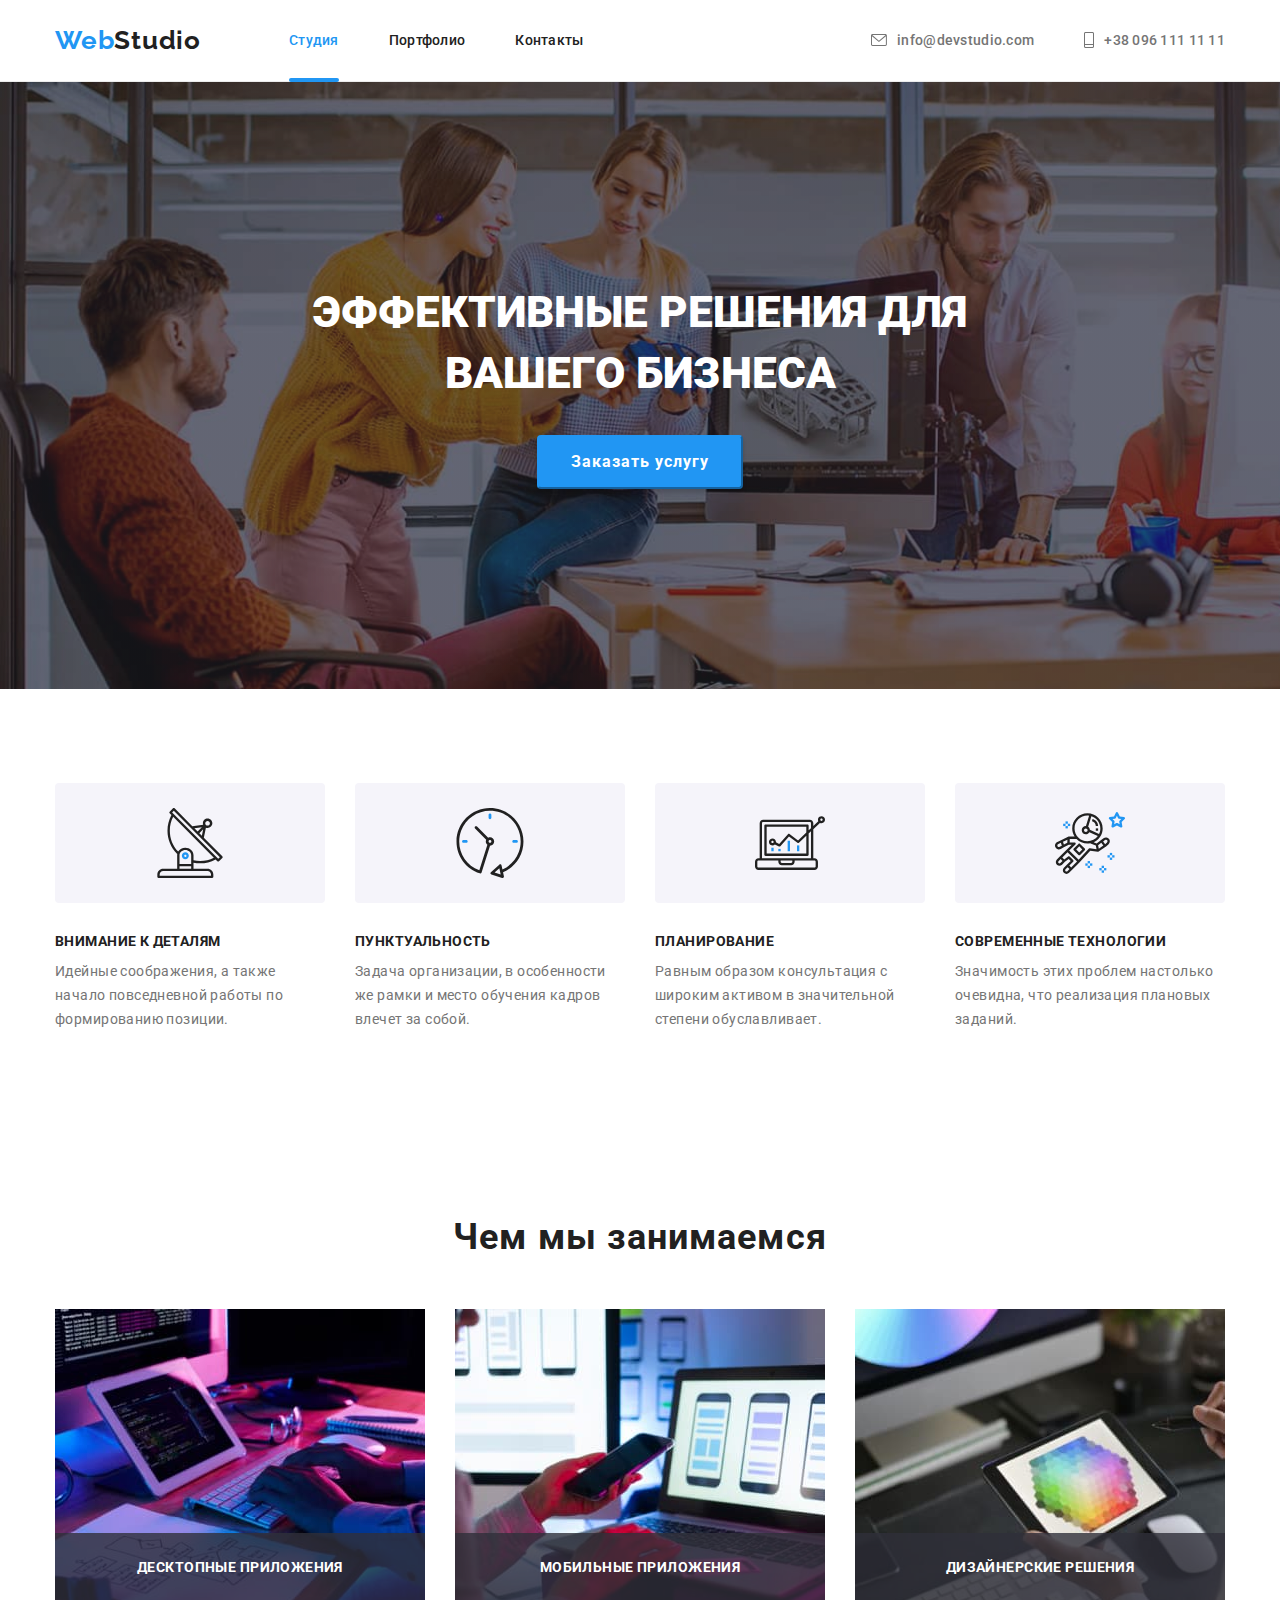
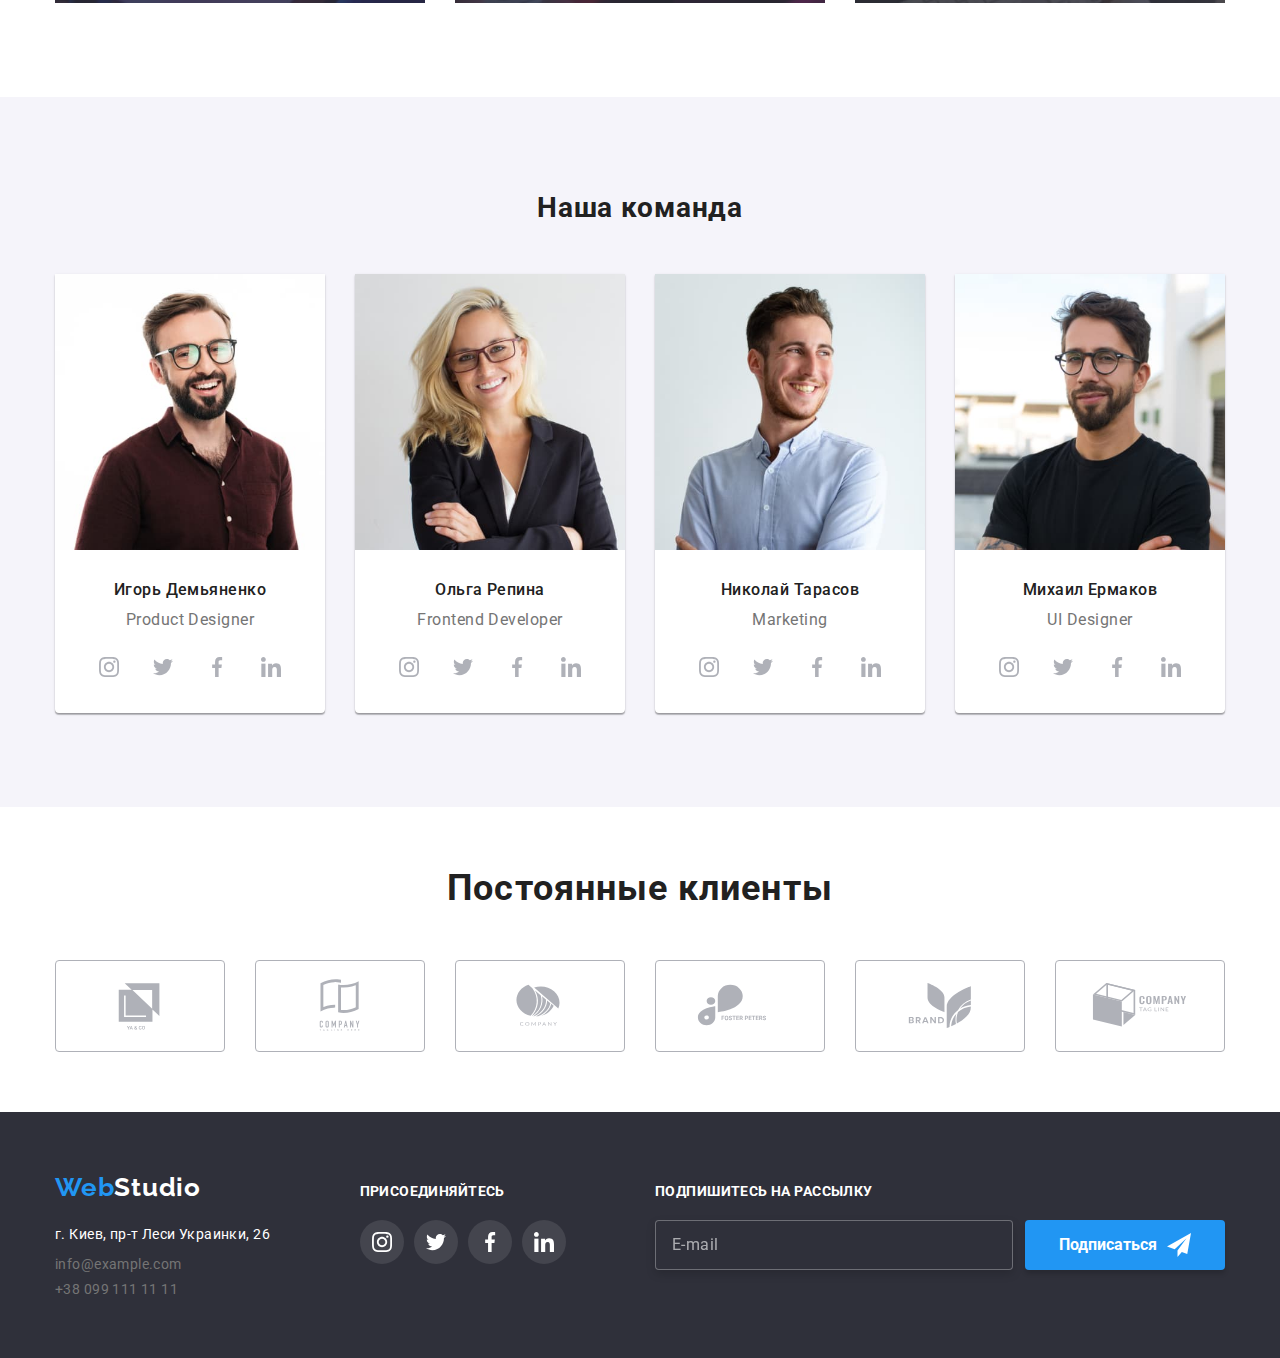
==== commit 9bc0ed36: "11" ====
--- a/index.html
+++ b/index.html
@@ -74,7 +74,7 @@
           <nav class="mobile-menu__nav menu-nav">
             <ul class="mobile-menu__nav-list">
               <li class="mobile-menu__item">
-                <a href="" class="mobile-menu__nav__link link">Студия</a>
+                <a href="" class="mobile-menu__nav__link mobile-menu__link__current link">Студия</a>
               </li>
               <li class="mobile-menu__item">
                 <a href="" class="mobile-menu__nav__link link">Портфолио</a>
@@ -103,12 +103,15 @@
             <li class="mobile-menu__social__item">
               <a href="" class="mobile-menu__social__link">Instagram</a>
             </li>
+            <hr />
             <li class="mobile-menu__social__item">
               <a href="" class="mobile-menu__social__link">Twitter</a>
             </li>
+            <hr />
             <li class="mobile-menu__social__item">
               <a href="" class="mobile-menu__social__link">Facebook</a>
             </li>
+            <hr />
             <li class="mobile-menu__social__item">
               <a href="" class="mobile-menu__social__link">Linkedin</a>
             </li>
@@ -496,10 +499,10 @@
       </section>
     </main>
     <!-- Footer -->
-    <!-- <footer class="footer">
+    <footer class="footer">
       <div class="container footer-container">
         <div class="footer-address">
-          <a href="./index.html" lang="en" class="logo footer__logo">
+          <a href="./index.html" lang="en" class="logo footer__logo footer__logo__mobile">
             Web<span class="studio-wight">Studio</span>
           </a>
           <address class="footer-address-container">
@@ -580,9 +583,9 @@
           </button>
         </form>
       </div>
-    </footer> -->
+    </footer>
     <!-- MODAL-WINDOW -->
-    <!-- <div class="backdrop is-hidden" data-modal>
+    <div class="backdrop is-hidden" data-modal>
       <div class="modal">
         <button class="modal-close-btn" type="button" data-modal-close>
           <svg class="close-black-icon" width="14" height="14">
@@ -662,8 +665,8 @@
           <button type="submit" class="btn-modal-submit">Отправить</button>
         </form>
       </div>
-    </div>-->
+    </div>
     <script src="./js/mobile-menu.js"></script>
-    <!-- <script src="./js/modal.js"></script>  -->
+    <script src="./js/modal.js"></script>
   </body>
 </html>
--- a/css/main.css
+++ b/css/main.css
@@ -673,6 +673,7 @@
 .clients-list {
   display: flex;
   flex-wrap: wrap;
+  justify-content: center;
   gap: 30px;
 }
 
@@ -680,6 +681,8 @@
   display: inline-flex;
   justify-content: center;
   align-items: center;
+  width: 170px;
+  height: 92px;
   border: 1px solid #afb1b8;
   border-radius: 4px;
   border-color: #afb1b8;
@@ -707,12 +710,23 @@
 
 .footer-container {
   display: flex;
-  justify-content: space-between;
-  align-items: baseline;
+  flex-direction: column;
+  align-items: center;
+  gap: 60px;
+}
+
+.footer__logo__mobile {
+  text-align: center;
 }
 
 .footer-address-container {
   font-style: normal;
+}
+
+.footer-address-list {
+  display: flex;
+  flex-direction: column;
+  align-items: center;
 }
 
 .footer-address__item:not(:last-child) {
@@ -743,6 +757,7 @@
   font-size: 14px;
   line-height: 1.2;
   letter-spacing: 0.03em;
+  text-align: center;
   color: var(--accent-text-color);
   margin-top: 0;
   margin-bottom: 20px;
@@ -776,13 +791,17 @@
 
 .footer-distribution {
   display: flex;
-  align-items: flex-end;
+  flex-direction: column;
+  align-items: center;
+  width: 100%;
 }
 
 .footer-distribution-box {
   display: flex;
   flex-direction: column;
-  margin-right: 12px;
+  align-items: center;
+  width: 100%;
+  margin-bottom: 20px;
 }
 
 .footer-distribution__label__email {
@@ -796,7 +815,7 @@
 }
 
 .footer-distribution__input__email {
-  width: 358px;
+  width: 100%;
   height: 50px;
   padding: 15px 16px;
   color: var(--accent-text-color);
@@ -842,73 +861,129 @@
   background-color: #188ce8;
 }
 
-.backdrop {
-  position: fixed;
-  z-index: 100;
-  top: 0;
-  left: 0;
+@media screen and (min-width: 768px) {
+  .footer-container {
+    display: flex;
+    flex-direction: row;
+    justify-content: space-around;
+    align-items: flex-start;
+    flex-wrap: wrap;
+  }
+  .footer-distribution-box {
+    width: auto;
+  }
+  .footer-distribution__input__email {
+    width: 450px;
+  }
+}
+@media screen and (min-width: 1200px) {
+  .footer-container {
+    display: flex;
+    justify-content: space-between;
+    align-items: baseline;
+  }
+  .footer__logo__mobile {
+    text-align: start;
+  }
+  .footer-social__title {
+    text-align: start;
+  }
+  .footer-address-list {
+    display: block;
+  }
+  .footer-distribution {
+    display: flex;
+    flex-direction: row;
+    align-items: flex-end;
+    width: auto;
+  }
+  .footer-distribution-box {
+    align-items: flex-start;
+    margin-right: 12px;
+    margin-bottom: 0;
+  }
+  .footer-distribution__input__email {
+    width: 358px;
+  }
+}
+@media screen and (min-width: 280px) {
+  .backdrop {
+    position: fixed;
+    z-index: 100;
+    top: 0;
+    left: 0;
+    width: 100%;
+    height: 100%;
+    background-color: rgba(0, 0, 0, 0.2);
+    transform: translateY(0);
+    transition: transform var(--transition), opacity var(--transition), visibility var(--transition);
+  }
+  .backdrop.is-hidden {
+    transform: translateY(100%);
+    opacity: 0;
+    visibility: hidden;
+    pointer-events: none;
+  }
+  .modal {
+    position: absolute;
+    top: 50%;
+    left: 50%;
+    padding: 40px;
+    transform: translate(-50%, -50%);
+    width: 100%;
+    height: auto;
+    background-color: var(--accent-text-color);
+    box-shadow: 0px 1px 3px rgba(0, 0, 0, 0.12), 0px 1px 1px rgba(0, 0, 0, 0.14),
+      0px 2px 1px rgba(0, 0, 0, 0.2);
+    border-radius: 4px;
+  }
+
+  .modal-close-btn {
+    position: absolute;
+    top: 10px;
+    right: 10px;
+    display: flex;
+    justify-content: center;
+    align-items: center;
+    width: 30px;
+    height: 30px;
+    padding: 0;
+    border-radius: 50px;
+    background-color: var(--accent-text-color);
+    border: 1px solid rgba(0, 0, 0, 0.1);
+  }
+  .close-black-icon {
+    fill: var(--primary-text-color);
+    transition: fill var(--transition);
+  }
+  .modal-close-btn:focus .close-black-icon,
+  .modal-close-btn:hover .close-black-icon {
+    fill: var(--button-color);
+  }
+}
+
+@media screen and (min-width: 480px) {
+  .modal {
+    width: 450px;
+  }
+}
+
+@media screen and (min-width: 1200px) {
+  .modal {
+    width: auto;
+  }
+}
+.modal-form {
+  display: flex;
+  flex-direction: column;
   width: 100%;
-  height: 100%;
-  background-color: rgba(0, 0, 0, 0.2);
-  transform: translateY(0);
-  transition: transform var(--transition), opacity var(--transition), visibility var(--transition);
-}
-
-.backdrop.is-hidden {
-  transform: translateY(100%);
-  opacity: 0;
-  visibility: hidden;
-  pointer-events: none;
-}
-
-.modal {
-  position: absolute;
-  top: 50%;
-  left: 50%;
-  padding: 40px;
-  transform: translate(-50%, -50%);
-  width: 528px;
-  height: 580px;
-  background-color: var(--accent-text-color);
-  box-shadow: 0px 1px 3px rgba(0, 0, 0, 0.12), 0px 1px 1px rgba(0, 0, 0, 0.14),
-    0px 2px 1px rgba(0, 0, 0, 0.2);
-  border-radius: 4px;
-}
-
-.modal-close-btn {
-  position: absolute;
-  top: 10px;
-  right: 10px;
-  display: flex;
-  justify-content: center;
-  align-items: center;
-  width: 30px;
-  height: 30px;
-  padding: 0;
-  border-radius: 50px;
-  background-color: var(--accent-text-color);
-  border: 1px solid rgba(0, 0, 0, 0.1);
-}
-
-.close-black-icon {
-  fill: var(--primary-text-color);
-  transition: fill var(--transition);
-}
-.modal-close-btn:focus .close-black-icon,
-.modal-close-btn:hover .close-black-icon {
-  fill: var(--button-color);
-}
-
-.modal-form {
-  display: flex;
-  flex-direction: column;
 }
 
 .modal-form-title {
   display: block;
   font-weight: 700;
   font-size: 20px;
-  line-height: 1.2;
+  line-height: 1.5;
   margin-top: 0;
   margin-bottom: 12px;
   text-align: center;
@@ -995,8 +1070,8 @@
   justify-content: center;
   align-items: center;
   font-weight: 400;
-  font-size: 14px;
-  line-height: 1.7;
+  font-size: 12px;
+  line-height: 1.2;
   margin-bottom: 30px;
   letter-spacing: 0.03em;
   color: #757575;
@@ -1030,8 +1105,8 @@
   font-family: 'Roboto';
   font-style: normal;
   font-weight: 400;
-  font-size: 14px;
-  line-height: 1.7;
+  font-size: 12px;
+  line-height: 1.2;
   letter-spacing: 0.03em;
   color: var(--button-color);
 }
@@ -1059,17 +1134,18 @@
 }
 
 .product-section {
-  padding: 94px 0;
+  padding: 60px 0;
 }
 
 .btn-list {
   display: flex;
-  justify-content: center;
+  flex-wrap: wrap;
   margin-bottom: 50px;
 }
 
 .btn-item:not(:last-child) {
   margin-right: 8px;
+  margin-bottom: 15px;
 }
 
 .btn-product-description {
@@ -1097,7 +1173,7 @@
 
 .product-list {
   display: flex;
-  flex-wrap: wrap;
+  flex-direction: column;
   gap: 30px;
 }
 
@@ -1105,7 +1181,7 @@
   display: block;
   background: #ffffff;
   border: 1px solid #eeeeee;
-  max-width: 370px;
+  max-width: 100%;
   text-decoration: none;
   transition: box-shadow var(--transition);
 }
@@ -1163,4 +1239,28 @@
   margin: 0;
   margin-top: 4px;
   color: var(--title-text-color);
-} /*# sourceMappingURL=main.css.map */
+}
+
+@media screen and (min-width: 768px) {
+  .btn-list {
+    display: flex;
+    justify-content: center;
+    margin-bottom: 50px;
+  }
+
+  .product-list {
+    display: flex;
+    flex-direction: row;
+    flex-wrap: wrap;
+    gap: 30px;
+  }
+
+  .product-item {
+    width: 354px;
+  }
+
+  .product-link {
+    width: 354px;
+  }
+}
+/*# sourceMappingURL=main.css.map */
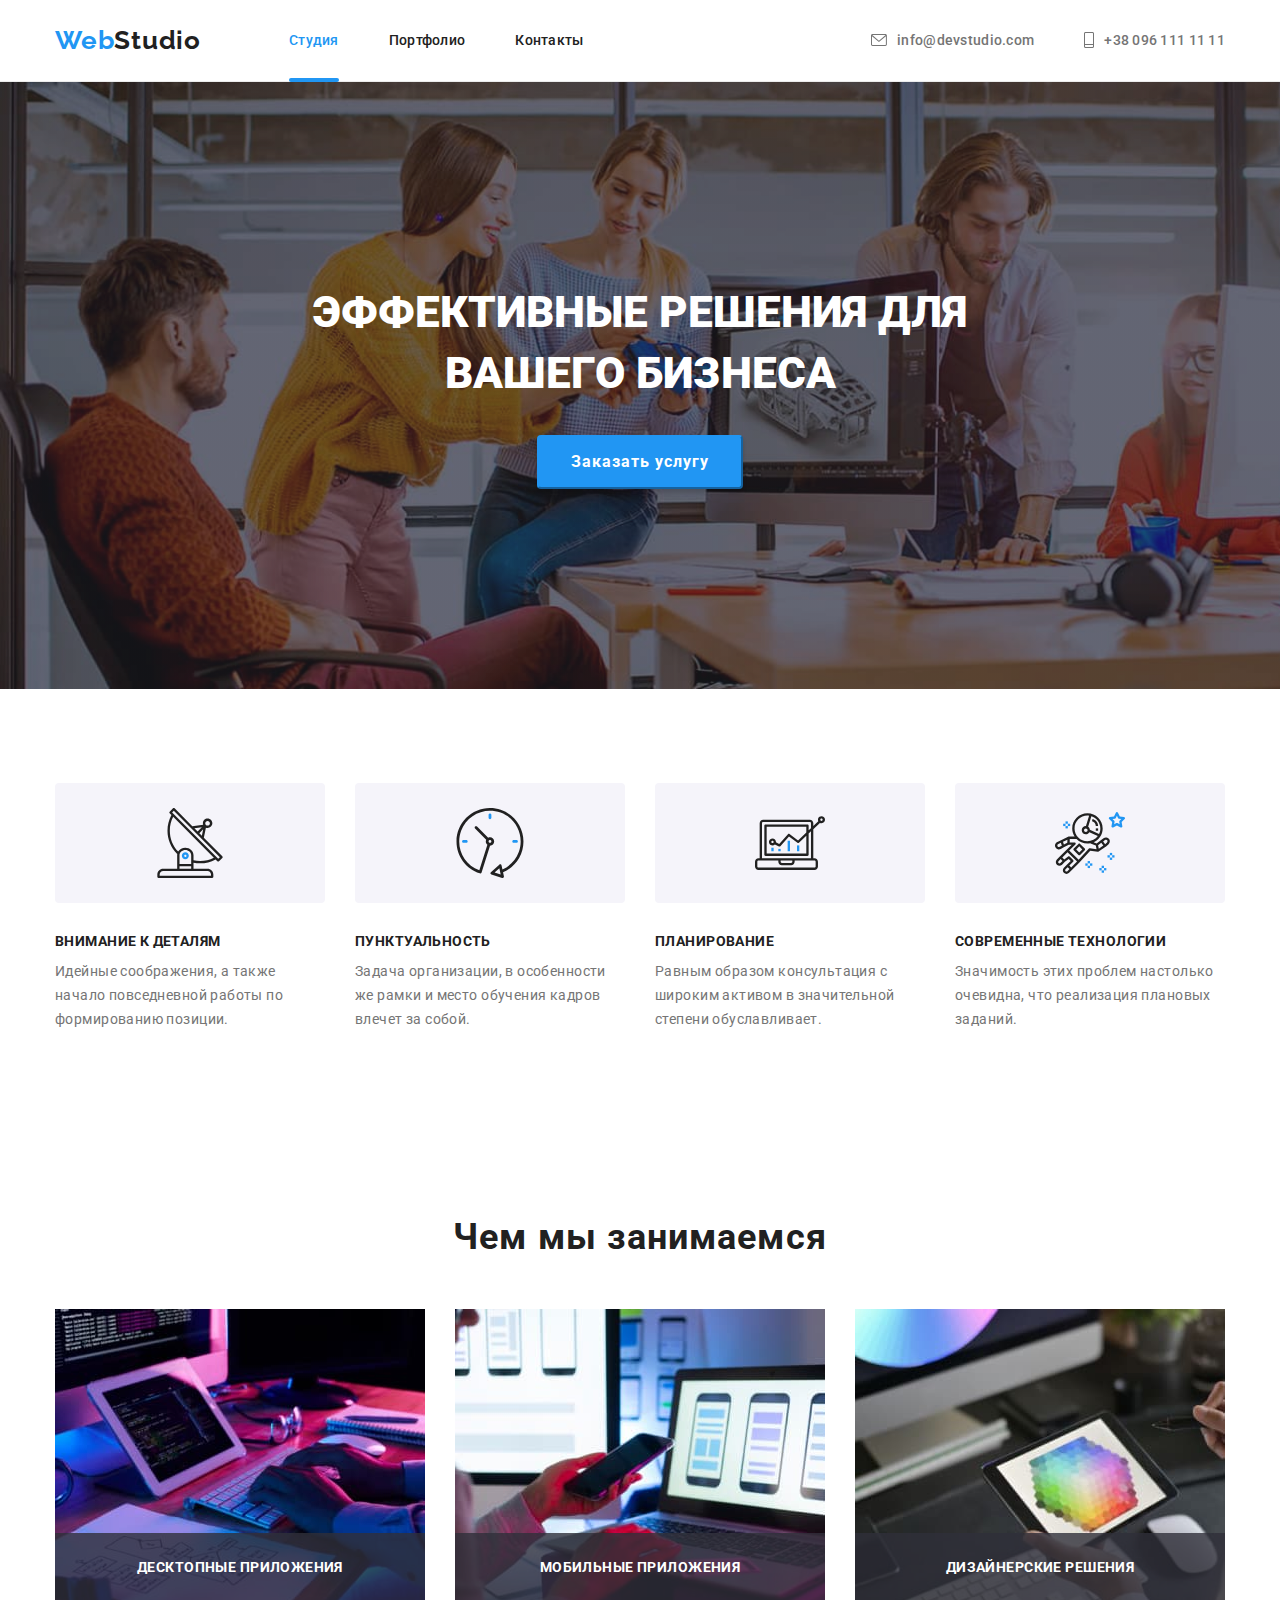
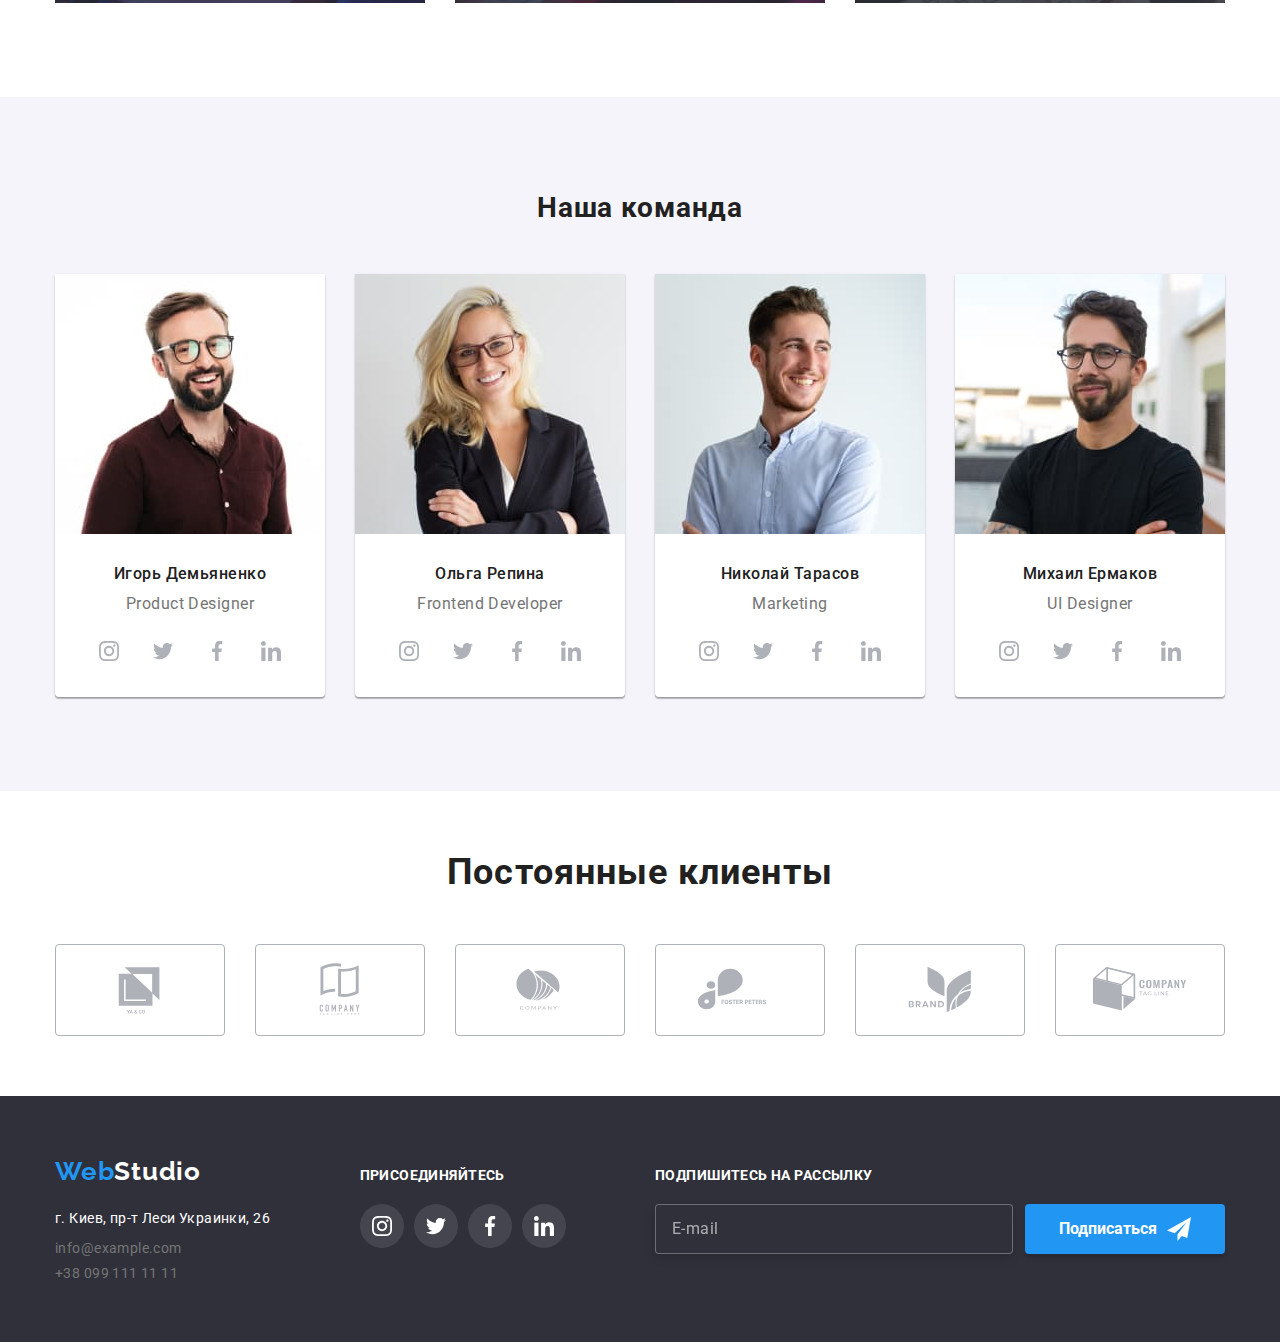
==== commit 9d46cfd4: "5" ====
--- a/index.html
+++ b/index.html
@@ -74,10 +74,14 @@
           <nav class="mobile-menu__nav menu-nav">
             <ul class="mobile-menu__nav-list">
               <li class="mobile-menu__item">
-                <a href="" class="mobile-menu__nav__link mobile-menu__link__current link">Студия</a>
+                <a
+                  href="./index.html"
+                  class="mobile-menu__nav__link mobile-menu__nav__link__current link"
+                  >Студия</a
+                >
               </li>
               <li class="mobile-menu__item">
-                <a href="" class="mobile-menu__nav__link link">Портфолио</a>
+                <a href="./portfolio.html" class="mobile-menu__nav__link link">Портфолио</a>
               </li>
               <li class="mobile-menu__item">
                 <a href="" class="mobile-menu__nav__link link">Контакты</a>
@@ -103,15 +107,15 @@
             <li class="mobile-menu__social__item">
               <a href="" class="mobile-menu__social__link">Instagram</a>
             </li>
-            <hr />
+
             <li class="mobile-menu__social__item">
               <a href="" class="mobile-menu__social__link">Twitter</a>
             </li>
-            <hr />
+
             <li class="mobile-menu__social__item">
               <a href="" class="mobile-menu__social__link">Facebook</a>
             </li>
-            <hr />
+
             <li class="mobile-menu__social__item">
               <a href="" class="mobile-menu__social__link">Linkedin</a>
             </li>
@@ -191,8 +195,6 @@
                   "
                   src="./images/gallery-desktop-1.img.jpg"
                   alt="фото компьютера "
-                  width="370"
-                  height="294"
                 />
 
                 <p class="gallery-overlay">десктопные приложения</p>
@@ -207,8 +209,6 @@
                   "
                   src="./images/gallery-desktop-2.img.jpg"
                   alt="фото ноутбука"
-                  width="370"
-                  height="294"
                 />
 
                 <p class="gallery-overlay">мобильные приложения</p>
@@ -223,8 +223,6 @@
                   "
                   src="./images/gallery-desktop-3.img.jpg"
                   alt="фото планшета"
-                  width="370"
-                  height="294"
                 />
 
                 <p class="gallery-overlay">дизайнерские решения</p>
@@ -240,16 +238,16 @@
             <li class="command-item">
               <picture>
                 <source
+                  srcset="./images/team-1-desktop.img.jpg 1x, ./images/team-1-desktop.img@2x.jpg 2x"
+                  media="(min-width: 1200px)"
+                />
+                <source
+                  srcset="./images/team-1-tablet.img.jpg 1x, ./images/team-1-tablet.img@2x.jpg 2x"
+                  media="(min-width: 768px)"
+                />
+                <source
+                  srcset="./images/team-1.img.jpg 1x, ./images/team-1.img@2x.jpg 2x"
                   media="(min-width: 320px)"
-                  srcset="./images/team-1.img.jpg 1x, ./images/team-1.img@2x.jpg 2x"
-                />
-                <source
-                  media="(min-width: 768px)"
-                  srcset="./images/team-1-tablet.img.jpg 1x, ./images/team-1-tablet.img@2x.jpg 2x"
-                />
-                <source
-                  media="(min-width: 1200px)"
-                  srcset="./images/team-1-desktop.img.jpg 1x, ./images/team-1-desktop.img@2x.jpg 2x"
                 />
                 <img src="./images/team-1-desktop.img.jpg" alt="Игорь Демьяненко" />
               </picture>
@@ -292,16 +290,16 @@
             <li class="command-item">
               <picture>
                 <source
+                  srcset="./images/team-2-desktop.img.jpg 1x, ./images/team-2-desktop.img@2x.jpg 2x"
+                  media="(min-width: 1200px)"
+                />
+                <source
+                  srcset="./images/team-2-tablet.img.jpg 1x, ./images/team-2-tablet.img@2x.jpg 2x"
+                  media="(min-width: 768px)"
+                />
+                <source
+                  srcset="./images/team-2.img.jpg 1x, ./images/team-2.img@2x.jpg 2x"
                   media="(min-width: 320px)"
-                  srcset="./images/team-2.img.jpg 1x, ./images/team-2.img@2x.jpg 2x"
-                />
-                <source
-                  media="(min-width: 768px)"
-                  srcset="./images/team-2-tablet.img.jpg 1x, ./images/team-2-tablet.img@2x.jpg 2x"
-                />
-                <source
-                  media="(min-width: 1200px)"
-                  srcset="./images/team-2-desktop.img.jpg 1x, ./images/team-2-desktop.img@2x.jpg 2x"
                 />
                 <img src="./images/team-2-desktop.img.jpg" alt="Ольга Репина" />
               </picture>
@@ -344,16 +342,16 @@
             <li class="command-item">
               <picture>
                 <source
+                  srcset="./images/team-3-desktop.img.jpg 1x, ./images/team-3-desktop.img@2x.jpg 2x"
+                  media="(min-width: 1200px)"
+                />
+                <source
+                  srcset="./images/team-3-tablet.img.jpg 1x, ./images/team-3-tablet.img@2x.jpg 2x"
+                  media="(min-width: 768px)"
+                />
+                <source
+                  srcset="./images/team-3.img.jpg 1x, ./images/team-3.img@2x.jpg 2x"
                   media="(min-width: 320px)"
-                  srcset="./images/team-3.img.jpg 1x, ./images/team-3.img@2x.jpg 2x"
-                />
-                <source
-                  media="(min-width: 768px)"
-                  srcset="./images/team-3-tablet.img.jpg 1x, ./images/team-3-tablet.img@2x.jpg 2x"
-                />
-                <source
-                  media="(min-width: 1200px)"
-                  srcset="./images/team-3-desktop.img.jpg 1x, ./images/team-3-desktop.img@2x.jpg 2x"
                 />
                 <img src="./images/team-3-desktop.img.jpg" alt="Николай Тарасов" />
               </picture>
@@ -396,16 +394,16 @@
             <li class="command-item">
               <picture>
                 <source
+                  srcset="./images/team-4-desktop.img.jpg 1x, ./images/team-4-desktop.img@2x.jpg 2x"
+                  media="(min-width: 1200px)"
+                />
+                <source
+                  srcset="./images/team-4-tablet.img.jpg 1x, ./images/team-4-tablet.img@2x.jpg 2x"
+                  media="(min-width: 768px)"
+                />
+                <source
+                  srcset="./images/team-4.img.jpg 1x, ./images/team-4.img@2x.jpg 2x"
                   media="(min-width: 320px)"
-                  srcset="./images/team-4.img.jpg 1x, ./images/team-4.img@2x.jpg 2x"
-                />
-                <source
-                  media="(min-width: 768px)"
-                  srcset="./images/team-4-tablet.img.jpg 1x, ./images/team-4-tablet.img@2x.jpg 2x"
-                />
-                <source
-                  media="(min-width: 1200px)"
-                  srcset="./images/team-4-desktop.img.jpg 1x, ./images/team-4-desktop.img@2x.jpg 2x"
                 />
                 <img src="./images/team-4-desktop.img.jpg" alt="Михаил Ермаков" />
               </picture>
--- a/css/main.css
+++ b/css/main.css
@@ -205,10 +205,12 @@
 @media screen and (max-width: 767px) {
   .mobile-menu {
     position: fixed;
+    z-index: 2;
     width: 100%;
     height: 100%;
     top: 0;
     left: 0;
+    overflow: scroll;
     background-color: #fff;
     opacity: 0;
     visibility: hidden;
@@ -222,7 +224,7 @@
   }
   .mobile-menu__container {
     position: relative;
-    padding: 48px 0 48px 40px;
+    padding: 48px 40px 48px 40px;
   }
   .mobile-menu__close-btn {
     position: absolute;
@@ -261,6 +263,10 @@
   .mobile-menu__nav__link:focus {
     color: var(--button-color);
   }
+
+  .mobile-menu__nav__link__current {
+    color: var(--button-color);
+  }
   .mobile-menu__contact-list {
     margin-bottom: 64px;
   }
@@ -289,10 +295,18 @@
   }
   .mobile-menu__social-list {
     display: flex;
-  }
-  .mobile-menu__social__item:not(:last-child) {
-    margin-right: 20px;
-  }
+    flex-wrap: wrap;
+  }
+
+  .mobile-menu__social__item:not(:last-child)::after {
+    content: '';
+    width: 22px;
+    height: 0px;
+    margin-right: 10px;
+    margin-left: 10px;
+    border: 1px solid rgba(33, 33, 33, 0.2);
+  }
+
   .mobile-menu__social__link {
     font-family: 'Roboto';
     font-style: normal;
@@ -1177,7 +1191,13 @@
   gap: 30px;
 }
 
+.product-item {
+  display: flex;
+  flex-direction: column;
+}
+
 .product-link {
+  flex-grow: 2;
   display: block;
   background: #ffffff;
   border: 1px solid #eeeeee;
